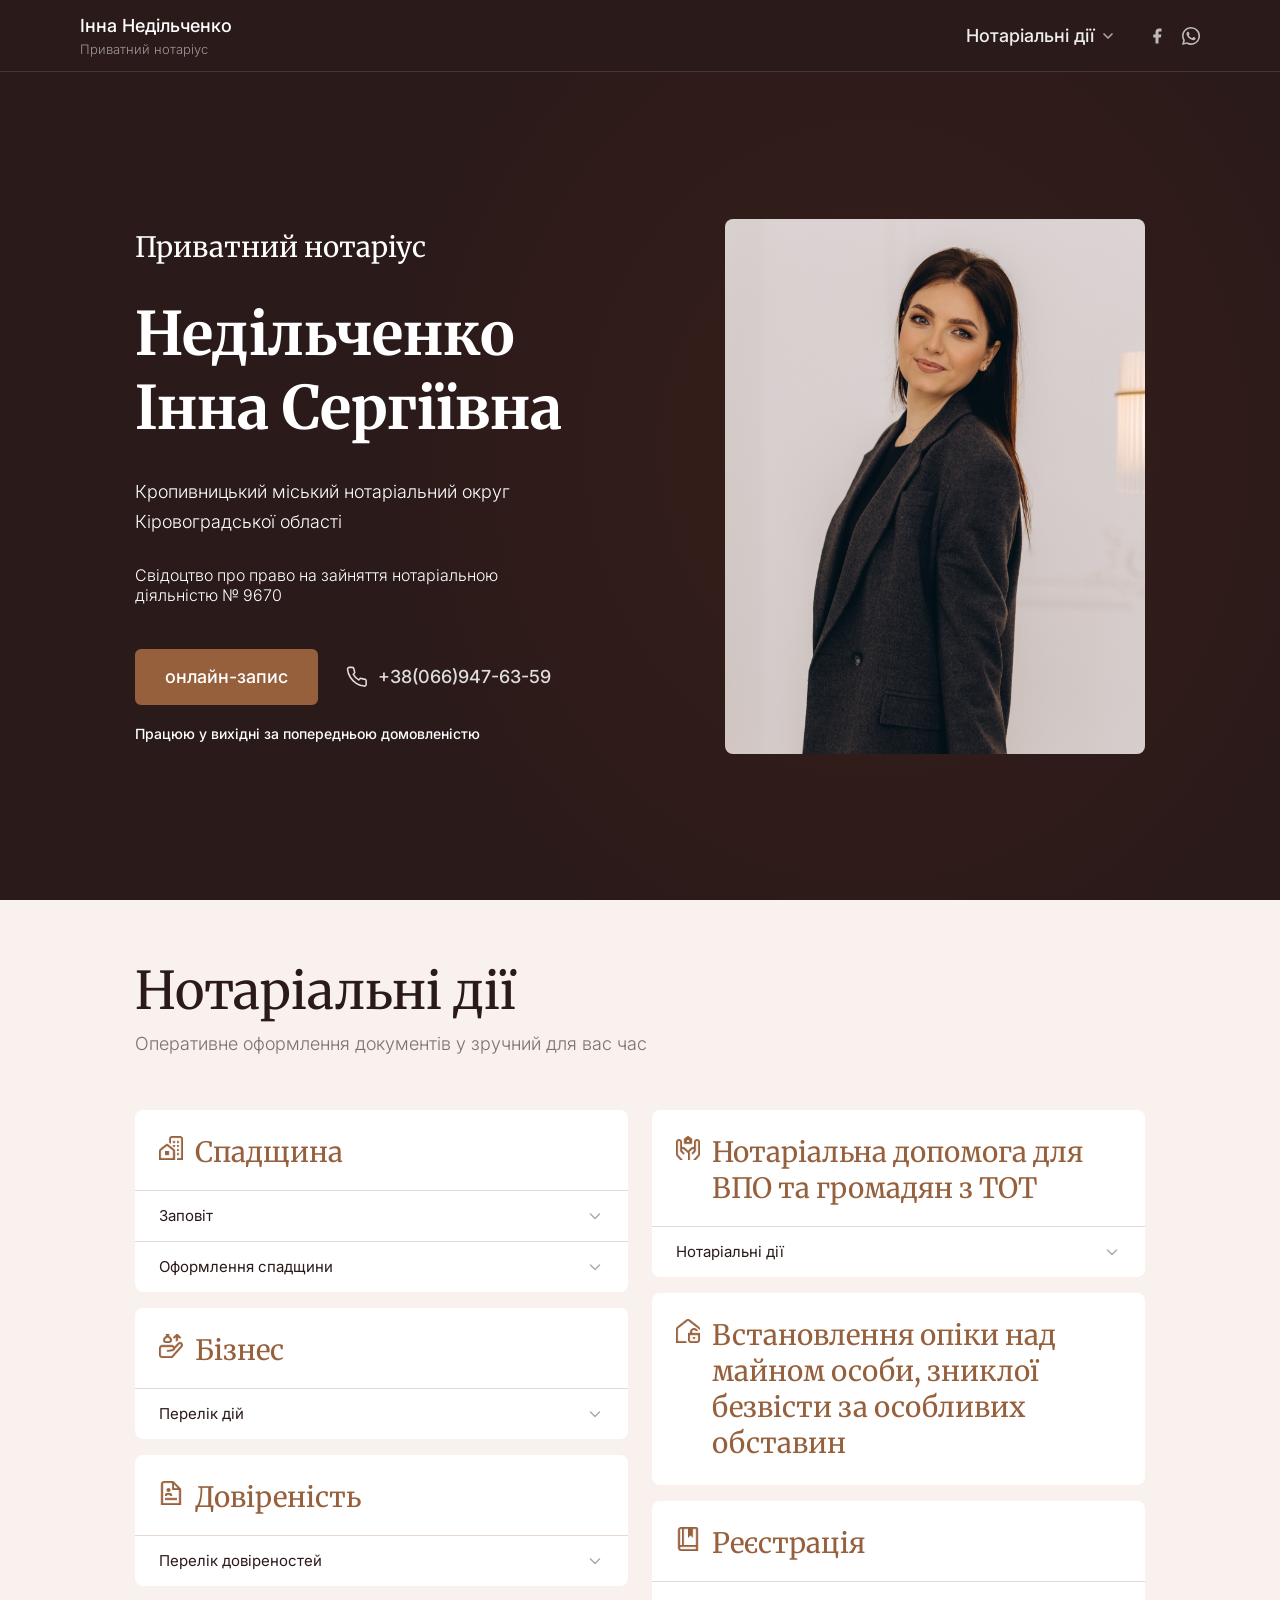
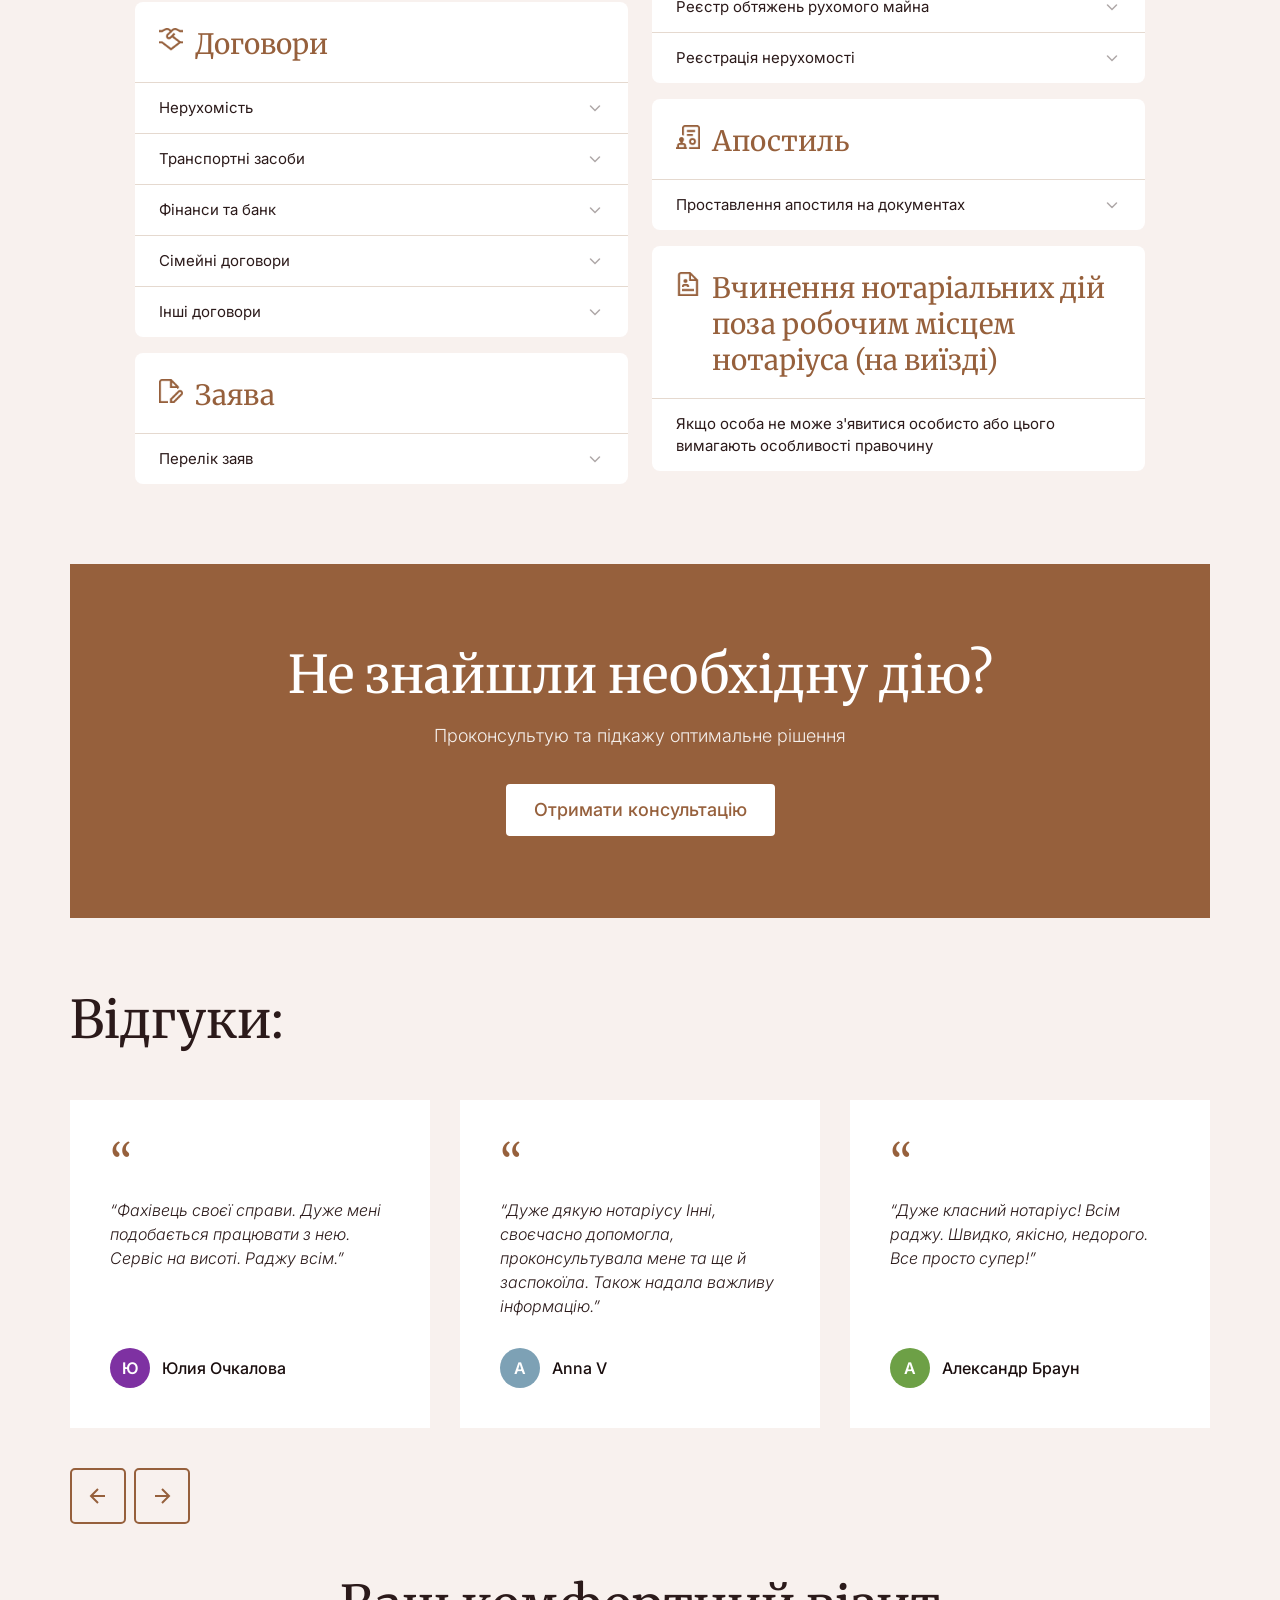
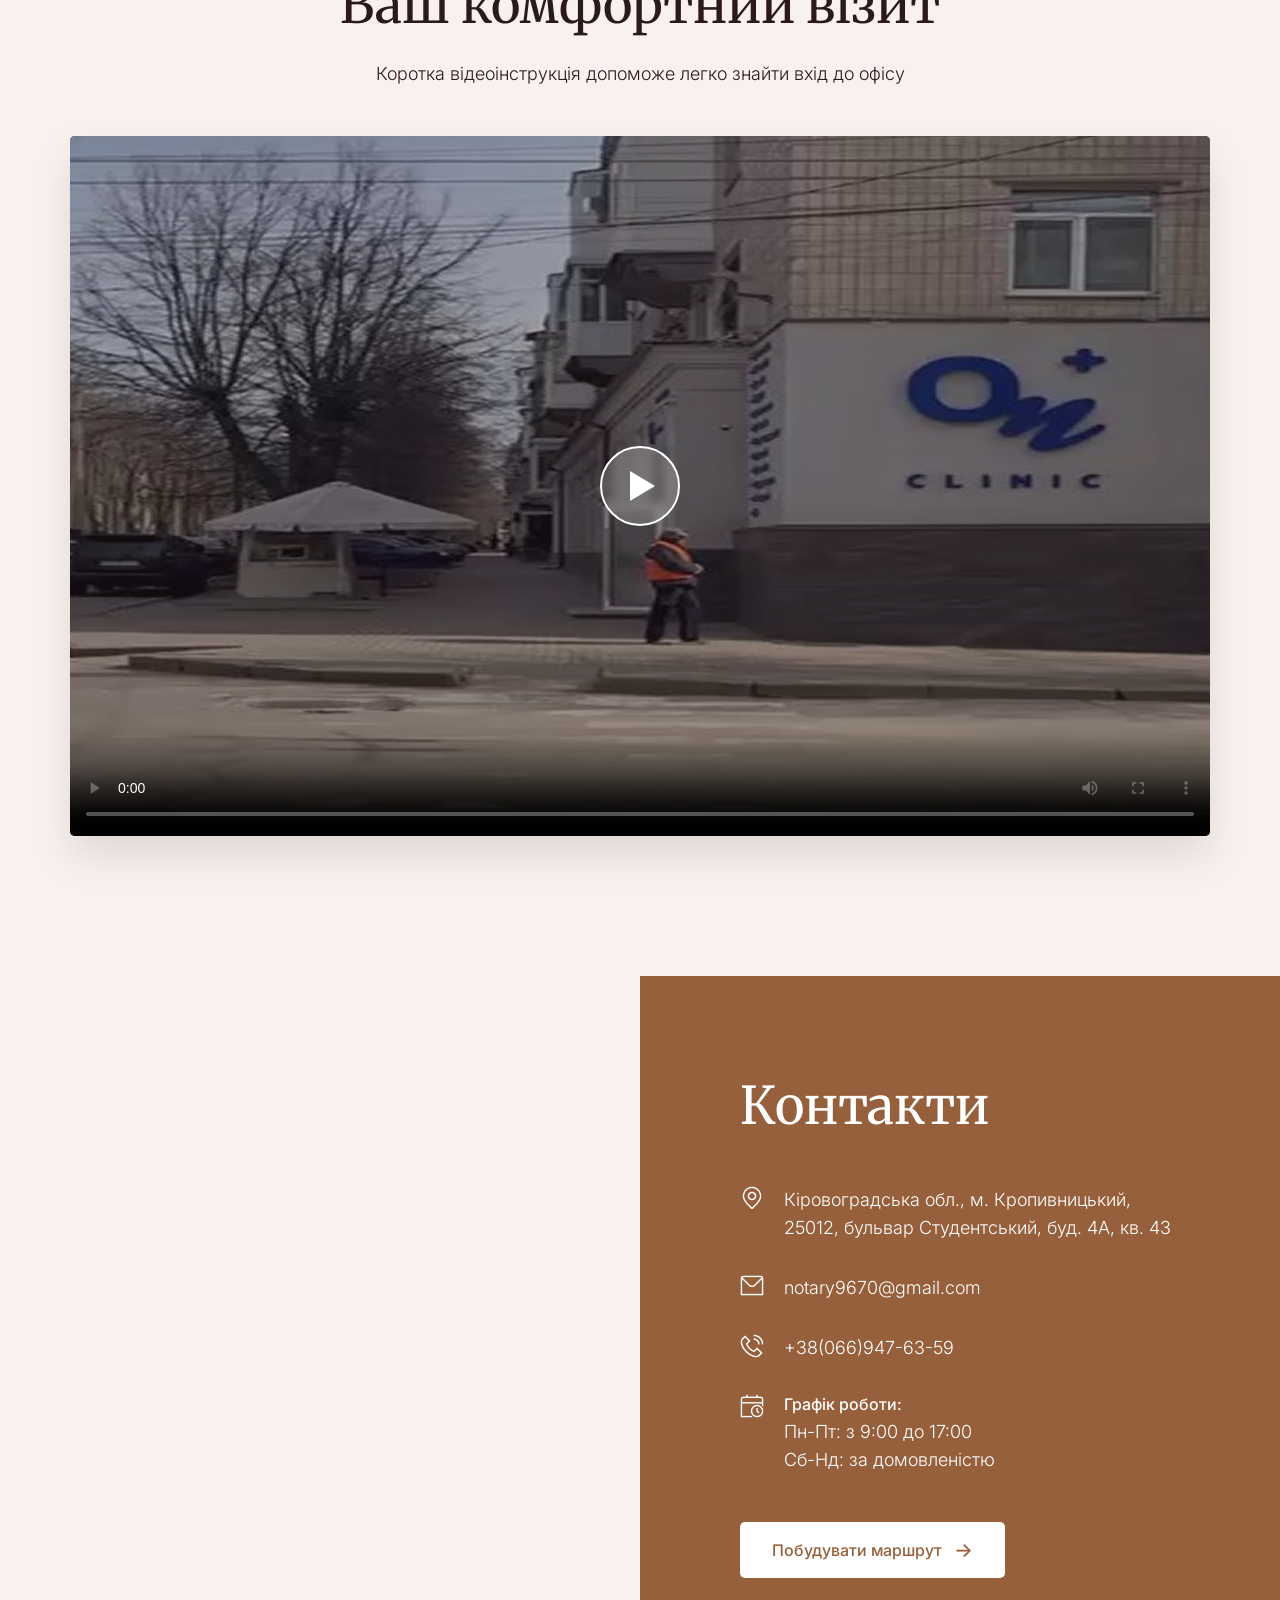
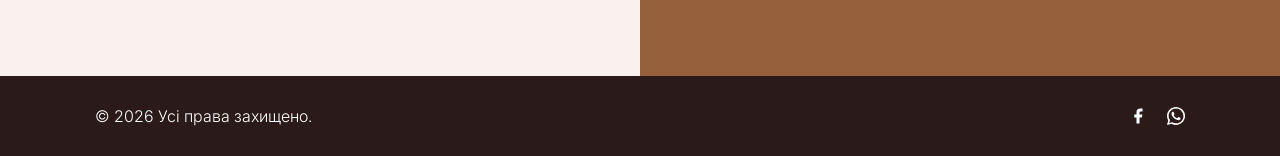
==== index.html @ 5f6e3372 "fix" ====
<!DOCTYPE html>
<html lang="uk">
<head>
    <meta charset="UTF-8">
    <meta name="viewport" content="width=device-width, initial-scale=1.0">
    <title>Недільченко І. С. — Приватний нотаріус</title>
    <meta name="description" content="Приватний нотаріус у Кропивницькому. Оформлення договорів, спадщини, довіреностей, заяв, завірення документів та допомога для ВПО. Швидко та надійно.">
    <meta name="keywords" content="нотаріус Кропивницький, спадщина, договори, заяви, реєстрація бізнесу, ВПО допомога, оформлення спадщини Кропивницький, договір купівлі продажу нотаріус Кропивницький, завірення документів Кропивницький, довіреність нотаріус Кропивницький, заповіт нотаріус Кропивницький, згода на виїзд дитини Кропивницький, нотаріус поруч Кропивницький, нотаріус центр Кропивницький">
    <link rel="icon" href="img/favicon.png" type="image/png">

    <meta property="og:type" content="website">
    <meta property="og:url" content="https://notary-nedilchenko.com.ua/">
    <meta property="og:title" content="Недільченко І. С. — Приватний нотаріус">
    <meta property="og:description" content="Професійні нотаріальні послуги у Кропивницькому: спадщина, договори, довіреності. Запис за телефоном.">

    <meta property="og:image" content="https://notary-nedilchenko.com.ua/img/preview.JPG">
    <meta property="og:image:width" content="1200">
    <meta property="og:image:height" content="630">

    <meta name="twitter:card" content="summary_large_image">
    <meta name="twitter:title" content="Недільченко І. С. — Приватний нотаріус">
    <meta name="twitter:image" content="https://notary-nedilchenko.com.ua/img/preview.JPG">

    <link rel="preconnect" href="https://fonts.googleapis.com">
    <link rel="preconnect" href="https://fonts.gstatic.com" crossorigin>
    <link href="https://fonts.googleapis.com/css2?family=Inter:wght@300;400;500;600&family=Merriweather:wght@400;700&display=swap" rel="stylesheet">
    <link rel="stylesheet" href="style.css">
</head>
<body>

<!-- HEADER -->
<header class="header" id="header">
    <div class="header__inner">

        <a href="index.html" class="logo">
            <span class="logo__name">Інна Недільченко</span>
            <span class="logo__sub">Приватний нотаріус</span>
        </a>

        <div class="header__right">
            <div class="nav-drop" id="navDrop">
                <button class="nav-drop__btn js-nav-btn" aria-expanded="false" aria-haspopup="true">
                    Нотаріальні дії
                    <svg class="nav-drop__chevron" width="16" height="16" viewBox="0 0 16 16" fill="none" aria-hidden="true">
                        <path d="M4 6L8 10L12 6" stroke="currentColor" stroke-width="1.7" stroke-linecap="round" stroke-linejoin="round"/>
                    </svg>
                </button>
                <ul class="nav-drop__menu" id="navMenu" role="menu">
                    <li><a href="heritage.html" role="menuitem">Спадщина <svg width="14" height="14" viewBox="0 0 16 16" fill="none"><path d="M5 3l6 5-6 5" stroke="currentColor" stroke-width="1.5" stroke-linecap="round" stroke-linejoin="round"/></svg></a></li>
                    <!--                    <li><a href="business.html" role="menuitem">Бізнес <svg width="14" height="14" viewBox="0 0 16 16" fill="none"><path d="M5 3l6 5-6 5" stroke="currentColor" stroke-width="1.5" stroke-linecap="round" stroke-linejoin="round"/></svg></a></li>-->
                    <li><a href="dovirenist.html" role="menuitem">Довіреність <svg width="14" height="14" viewBox="0 0 16 16" fill="none"><path d="M5 3l6 5-6 5" stroke="currentColor" stroke-width="1.5" stroke-linecap="round" stroke-linejoin="round"/></svg></a></li>
                    <li><a href="agreement.html" role="menuitem">Договори <svg width="14" height="14" viewBox="0 0 16 16" fill="none"><path d="M5 3l6 5-6 5" stroke="currentColor" stroke-width="1.5" stroke-linecap="round" stroke-linejoin="round"/></svg></a></li>
                    <li><a href="statement.html" role="menuitem">Заява <svg width="14" height="14" viewBox="0 0 16 16" fill="none"><path d="M5 3l6 5-6 5" stroke="currentColor" stroke-width="1.5" stroke-linecap="round" stroke-linejoin="round"/></svg></a></li>
                    <li><a href="displaced.html" role="menuitem">Нотаріальна допомога для ВПО та громадян з ТОТ <svg width="14" height="14" viewBox="0 0 16 16" fill="none"><path d="M5 3l6 5-6 5" stroke="currentColor" stroke-width="1.5" stroke-linecap="round" stroke-linejoin="round"/></svg></a></li>
                    <li><a href="missing.html" role="menuitem">Опіка над майном особи, зниклої безвісти за особливих обставин <svg width="14" height="14" viewBox="0 0 16 16" fill="none"><path d="M5 3l6 5-6 5" stroke="currentColor" stroke-width="1.5" stroke-linecap="round" stroke-linejoin="round"/></svg></a></li>
                    <li><a href="registration.html" role="menuitem">Реєстрація <svg width="14" height="14" viewBox="0 0 16 16" fill="none"><path d="M5 3l6 5-6 5" stroke="currentColor" stroke-width="1.5" stroke-linecap="round" stroke-linejoin="round"/></svg></a></li>
                    <li><a href="apostille.html" role="menuitem">Апостиль <svg width="14" height="14" viewBox="0 0 16 16" fill="none"><path d="M5 3l6 5-6 5" stroke="currentColor" stroke-width="1.5" stroke-linecap="round" stroke-linejoin="round"/></svg></a></li>
                </ul>
            </div>

            <div class="header__socials">
                <a href="https://www.facebook.com/share/17Hc3R3SxB/?mibextid=wwXIfr" class="soc" aria-label="Facebook" target="_blank">
                    <svg width="18" height="18" viewBox="0 0 24 24" fill="currentColor">
                        <path d="M18 2h-3a5 5 0 0 0-5 5v3H7v4h3v8h4v-8h3l1-4h-4V7a1 1 0 0 1 1-1h3z"/>
                    </svg>
                </a>

                <a href="https://wa.me/380669476359" class="soc" aria-label="WhatsApp" target="_blank">
                    <svg width="18" height="18" viewBox="0 0 24 24" fill="currentColor">
                        <path d="M17.472 14.382c-.297-.149-1.758-.867-2.03-.967-.273-.099-.471-.148-.67.15-.197.297-.767.966-.94 1.164-.173.199-.347.223-.644.075-.297-.15-1.255-.463-2.39-1.475-.883-.788-1.48-1.761-1.653-2.059-.173-.297-.018-.458.13-.606.134-.133.298-.347.446-.52.149-.174.198-.298.298-.497.099-.198.05-.371-.025-.52-.075-.149-.669-1.612-.916-2.207-.242-.579-.487-.5-.669-.51-.173-.008-.371-.01-.57-.01-.198 0-.52.074-.792.372-.272.297-1.04 1.016-1.04 2.479 0 1.462 1.065 2.875 1.213 3.074.149.198 2.096 3.2 5.077 4.487.709.306 1.262.489 1.694.625.712.227 1.36.195 1.871.118.571-.085 1.758-.719 2.006-1.413.248-.694.248-1.289.173-1.413-.074-.124-.272-.198-.57-.347m-5.421 7.403h-.004a9.87 9.87 0 01-5.031-1.378l-.361-.214-3.741.982.998-3.648-.235-.374a9.86 9.86 0 01-1.51-5.26c.001-5.45 4.436-9.884 9.888-9.884 2.64 0 5.122 1.03 6.988 2.898a9.825 9.825 0 012.893 6.994c-.003 5.45-4.437 9.884-9.885 9.884m8.413-18.297A11.815 11.815 0 0012.05 0C5.414 0 .004 5.408 0 12.046c0 2.123.554 4.197 1.604 6.046L0 24l6.105-1.602a11.83 11.83 0 005.94 1.586h.005c6.632 0 12.042-5.411 12.046-12.05a11.813 11.813 0 00-3.644-8.528z"/>
                    </svg>
                </a>
            </div>
        </div>

        <button class="burger js-burger" id="burger" aria-label="Меню" aria-expanded="false">
            <span></span><span></span><span></span>
        </button>
    </div>

    <!-- Mobile nav -->
    <nav class="mob-nav" id="mobNav" aria-hidden="true">
        <ul>
            <li><a href="heritage.html">Спадщина</a></li>
            <!--            <li><a href="business.html">Бізнес</a></li>-->
            <li><a href="dovirenist.html">Довіреність</a></li>
            <li><a href="agreement.html">Договори</a></li>
            <li><a href="statement.html">Заява</a></li>
            <li><a href="displaced.html">Нотаріальна допомога для ВПО та громадян з ТОТ</a></li>
            <li><a href="missing.html">Опіка над майном особи, зниклої безвісти</a></li>
            <li><a href="registration.html">Реєстрація</a></li>
            <li><a href="apostille.html">Апостиль</a></li>
        </ul>
    </nav>
</header>

<!-- HERO -->
<section class="hero" id="hero">
    <div class="hero__inner">
        <div class="hero__text">
            <p class="hero__pre">Приватний нотаріус</p>
            <h1 class="hero__name">Недільченко<br>Інна Сергіївна</h1>
            <p class="hero__cert">Кропивницький міський нотаріальний округ Кіровоградської області</p>
            <p class="hero__cert-2">Свідоцтво про право на зайняття нотаріальною діяльністю № 9670</p>
            <div class="hero__cta">
                <button class="btn-primary js-modal">онлайн-запис</button>
                <a class="hero__tel" href="tel:+380669476359">
                    <svg width="22" height="22" viewBox="0 0 24 24" fill="none" stroke="currentColor" stroke-width="1.7" stroke-linecap="round" stroke-linejoin="round">
                        <path d="M22 16.92v3a2 2 0 0 1-2.18 2 19.79 19.79 0 0 1-8.63-3.07A19.5 19.5 0 0 1 4.73 12.3a19.79 19.79 0 0 1-3.07-8.67A2 2 0 0 1 3.64 1.5h3a2 2 0 0 1 2 1.72 12.84 12.84 0 0 0 .7 2.81 2 2 0 0 1-.45 2.11L7.91 9.1a16 16 0 0 0 6 6l.98-.98a2 2 0 0 1 2.11-.45 12.84 12.84 0 0 0 2.81.7A2 2 0 0 1 22 16.92z"/>
                    </svg>
                    +38(066)947-63-59
                </a>
            </div>
            <p class="hero__cert-3">Працюю у вихідні за попередньою домовленістю</p>
        </div>

        <div class="hero__photo-wrap">
            <img
                    class="hero__photo"
                    src="img/notary.jpg"
                    alt="Недільченко Інна Сергіївна"
                    onerror="this.closest('.hero__photo-wrap').classList.add('no-photo')"
            >
        </div>
    </div>
</section>

<!-- MODAL -->
<div class="modal-bg" id="modalBg" role="dialog" aria-modal="true" aria-labelledby="modalTitle">
    <div class="modal">
        <button class="modal__x js-modal-close" aria-label="Закрити">
            <svg width="20" height="20" viewBox="0 0 24 24" fill="none"><path d="M18 6L6 18M6 6l12 12" stroke="currentColor" stroke-width="2.2" stroke-linecap="round"/></svg>
        </button>
        <h2 class="modal__title" id="modalTitle">Оберіть зручний спосіб зв'язку</h2>
        <p class="modal__hint">Опрацьовую запити згідно з графіком роботи офісу. Дякую за розуміння.</p>

        <a href="tel:+380669476359" class="modal__call">
            <svg width="18" height="18" viewBox="0 0 24 24" fill="none" stroke="currentColor" stroke-width="2" stroke-linecap="round" stroke-linejoin="round"><path d="M22 16.92v3a2 2 0 0 1-2.18 2 19.79 19.79 0 0 1-8.63-3.07A19.5 19.5 0 0 1 4.73 12.3a19.79 19.79 0 0 1-3.07-8.67A2 2 0 0 1 3.64 1.5h3a2 2 0 0 1 2 1.72c.127.96.361 1.903.7 2.81a2 2 0 0 1-.45 2.11L7.91 9.1a16 16 0 0 0 6 6l.98-.98a2 2 0 0 1 2.11-.45c.907.339 1.85.573 2.81.7A2 2 0 0 1 22 16.92z"/></svg>
            Зателефонувати
        </a>

        <p class="modal__write">Написати</p>

        <div class="modal__apps">
            <a href="viber://chat?number=%2B380669476359" aria-label="Viber" class="app-btn">
                <svg viewBox="0 0 48 48" width="52" height="52" fill="none"><rect width="48" height="48" rx="13" fill="#7360F2"/><path d="M33 14.5C30.4 12.3 27 11 24 11C16.8 11 11 16.8 11 24C11 26.4 11.7 28.7 12.9 30.7L11 37L17.5 35.1C19.4 36.2 21.7 36.8 24 36.8C31.2 36.8 37 31 37 23.8C37 20.8 35.6 17.4 33 14.5ZM29.8 26.4C29.5 26.3 27.9 25.5 27.6 25.4C27.3 25.3 27.1 25.2 26.9 25.5C26.7 25.8 26.1 26.5 25.9 26.7C25.7 26.9 25.5 26.9 25.2 26.8C24.9 26.6 23.9 26.3 22.7 25.2C21.7 24.3 21 23.2 20.8 22.9C20.6 22.5 20.8 22.4 20.9 22.2C21.1 22 21.3 21.8 21.5 21.6C21.6 21.4 21.7 21.3 21.8 21.1C21.9 20.9 21.8 20.7 21.7 20.5C21.6 20.3 20.9 18.7 20.6 18C20.3 17.3 20.1 17.4 19.8 17.4H19.2C18.9 17.4 18.6 17.5 18.3 17.8C18 18.1 17.1 19 17.1 20.7C17.1 22.4 18.4 24 18.6 24.2C18.8 24.5 21 27.9 24.4 29.3C25.2 29.7 25.9 29.9 26.4 30C27.2 30.3 27.9 30.2 28.5 30.1C29.1 30 30.4 29.3 30.7 28.6C31 27.9 31 27.3 30.9 27.2C30.8 27 30.6 26.9 30.3 26.8L29.8 26.4Z" fill="white"/></svg>
            </a>
            <a href="https://t.me/+380669476359" target="_blank" rel="noopener" aria-label="Telegram" class="app-btn">
                <svg viewBox="0 0 48 48" width="52" height="52" fill="none"><rect width="48" height="48" rx="13" fill="#29A8E1"/><path d="M34.2 13.8L9.6 23.3C8.7 23.6 8.7 24.8 9.6 25.1L15.9 27.5L18.6 35.2C18.9 36.1 20.1 36.4 20.8 35.7L24.3 32.4L30.9 37.4C31.6 37.9 32.7 37.5 32.9 36.6L37.9 15.2C38.2 14.2 37.1 13.3 36.1 13.7L34.2 13.8ZM17.3 26.5L30.3 18.3L20.2 28.2L19.8 29L17.3 26.5ZM20.4 32.2L19.7 28.1L22.1 30.1L20.4 32.2ZM31.2 34.7L22.9 28.1L33.3 18L31.2 34.7Z" fill="white"/></svg>
            </a>
            <a href="https://wa.me/380669476359" target="_blank" rel="noopener" aria-label="WhatsApp" class="app-btn">
                <svg viewBox="0 0 48 48" width="52" height="52" fill="none"><rect width="48" height="48" rx="13" fill="#25D366"/><path d="M34.2 13.7C31.5 11 28 9.5 24.2 9.5C16.4 9.5 10.1 15.8 10.1 23.6C10.1 26.1 10.7 28.5 12 30.6L10 37.9L17.5 35.9C19.5 37 21.8 37.6 24.1 37.6H24.2C32 37.6 38.3 31.3 38.3 23.5C38.3 19.8 36.8 16.3 34.2 13.7ZM24.2 35.2H24.1C22 35.2 20 34.7 18.2 33.6L17.8 33.4L13.3 34.6L14.5 30.3L14.3 29.9C13 27.9 12.3 25.6 12.3 23.3C12.3 16.8 17.6 11.5 24.1 11.5C27.3 11.5 30.2 12.7 32.5 15C34.8 17.3 36 20.2 36 23.4C36 29.9 30.7 35.2 24.2 35.2ZM30.7 27.7C30.3 27.5 28.5 26.6 28.2 26.5C27.9 26.4 27.7 26.3 27.5 26.6C27.3 26.9 26.7 27.6 26.5 27.8C26.3 28 26.1 28.1 25.8 27.9C25.5 27.8 24.5 27.4 23.3 26.4C22.4 25.6 21.8 24.6 21.6 24.2C21.4 23.9 21.6 23.7 21.7 23.6C21.9 23.4 22 23.2 22.2 23.1C22.4 22.9 22.4 22.8 22.5 22.6C22.6 22.4 22.6 22.2 22.5 22.1C22.4 22 21.7 20.3 21.4 19.6C21.1 18.9 20.9 19 20.7 19H20.1C19.9 19 19.6 19.1 19.3 19.4C19 19.7 18.2 20.5 18.2 22.1C18.2 23.7 19.4 25.2 19.5 25.4C19.7 25.6 21.8 28.8 25.1 30.2C25.9 30.5 26.5 30.7 27 30.9C27.7 31.1 28.4 31.1 28.9 31C29.5 30.9 30.7 30.2 30.9 29.6C31.2 29 31.2 28.4 31.1 28.3C31 28.2 30.8 28.1 30.7 27.7Z" fill="white"/></svg>
            </a>
        </div>
    </div>
</div>

<!-- ═══════════ SERVICES SECTION ═══════════ -->
<section class="srv" id="services">
    <div class="srv__wrap">

        <div class="srv__top">
            <h2 class="srv__title">Нотаріальні дії</h2>
            <p class="srv__desc">Оперативне оформлення документів у зручний для вас час</p>
        </div>

        <div class="srv__grid">

            <div class="srv__col">

                <div class="sc" data-sc>
                    <div class="sc__top">
                        <div class="sc__hd">
                            <span class="sc__ico">
                               <img src="img/sc__ico-9.png">
                            </span>
                            <h3 class="sc__name">Спадщина</h3>
                        </div>
                    </div>
                    <div class="sc__rows">
                        <button class="sc__row sc__row--btn js-scrow" aria-expanded="false">
                            <span class="sc__row-txt">Заповіт</span>
                            <svg class="sc__arr" width="18" height="18" viewBox="0 0 18 18" fill="none"><path d="M4.5 7L9 11.5L13.5 7" stroke="currentColor" stroke-width="1.5" stroke-linecap="round"/></svg>
                        </button>
                        <div class="sc__sub">
                            <ul class="sc__list">
                                <li>Заповіт на все майно / на окремих спадкоємців</li>
                                <li>Заповіт з умовою</li>
                                <li>Скасування заповіту</li>
                            </ul>
                        </div>

                        <button class="sc__row sc__row--btn js-scrow" aria-expanded="false">
                            <span class="sc__row-txt">Оформлення спадщини</span>
                            <svg class="sc__arr" width="18" height="18" viewBox="0 0 18 18" fill="none"><path d="M4.5 7L9 11.5L13.5 7" stroke="currentColor" stroke-width="1.5" stroke-linecap="round"/></svg>
                        </button>
                        <div class="sc__sub">
                            <ul class="sc__list">
                                <li>Заведення спадкової справи</li>
                                <li>Видача свідоцтв про право на спадщину</li>
                            </ul>
                        </div>
                    </div>
                </div>

                <div class="sc" data-sc>
                    <div class="sc__top">
                        <div class="sc__hd">
                            <span class="sc__ico">
                                <img src="img/sc__ico-2.png">
                            </span>
                            <h3 class="sc__name">Бізнес</h3>
                        </div>
                    </div>
                    <div class="sc__rows">
                        <button class="sc__row sc__row--btn js-scrow" aria-expanded="false">
                            <span class="sc__row-txt">Перелік дій</span>
                            <svg class="sc__arr" width="18" height="18" viewBox="0 0 18 18" fill="none"><path d="M4.5 7L9 11.5L13.5 7" stroke="currentColor" stroke-width="1.5" stroke-linecap="round" stroke-linejoin="round"/></svg>
                        </button>
                        <div class="sc__sub">
                            <ul class="sc__list">
                                <li>реєстрація, зміни, припинення ФОП</li>
                                <li>реєстрація, зміни, припинення ТОВ, ПП, ФГ та інших організаційно-правових форм юридичних осіб</li>
                                <li>внесення/підтвердження інформації про кінцевих бенефіціарних власників юридичних осіб</li>
                                <li>надання витягу з ЄДР</li>
                                <li>повний юридичний супровід, складання проєктів документів</li>
                                <li>призначення управителя бізнесу</li>
                            </ul>
                        </div>
                    </div>

                </div>

                <div class="sc" data-sc>
                    <div class="sc__top">
                        <div class="sc__hd">
                            <span class="sc__ico">
                                <img src="img/sc__ico-3.png">
                            </span>
                            <h3 class="sc__name">Довіреність</h3>
                        </div>
                    </div>
                    <div class="sc__rows">
                        <button class="sc__row sc__row--btn js-scrow" aria-expanded="false">
                            <span class="sc__row-txt">Перелік довіреностей</span>
                            <svg class="sc__arr" width="18" height="18" viewBox="0 0 18 18" fill="none"><path d="M4.5 7L9 11.5L13.5 7" stroke="currentColor" stroke-width="1.5" stroke-linecap="round" stroke-linejoin="round"/></svg>
                        </button>
                        <div class="sc__sub">
                            <ul class="sc__list">
                                <li>“Генеральні” довіреності</li>
                                <li>На представництво інтересів в органах держвлади, підприємствах, установах</li>
                                <li>На представництво інтересів і захист прав у судах</li>
                                <li>На використання і розпорядження транспортним засобом</li>
                                <li>На оформлення прав на спадщину</li>
                                <li>На управління та розпорядження нерухомим/рухомим майном</li>
                                <li>На представництво інтересів ФОП або засновників юросіб</li>
                                <li>На проведення реєстраційних дій</li>
                                <li>На користування і розпорядження банківськими рахунками/скриньками</li>
                            </ul>
                        </div>
                    </div>
                </div>

                <div class="sc" data-sc>
                    <div class="sc__top">
                        <div class="sc__hd">
                            <span class="sc__ico">
                                <img src="img/sc__ico--4.png">
                            </span>
                            <h3 class="sc__name">Договори</h3>
                        </div>
                    </div>
                    <div class="sc__rows">
                        <button class="sc__row sc__row--btn js-scrow" aria-expanded="false">
                            <span class="sc__row-txt">Нерухомість</span>
                            <svg class="sc__arr" width="18" height="18" viewBox="0 0 18 18" fill="none"><path d="M4.5 7L9 11.5L13.5 7" stroke="currentColor" stroke-width="1.5" stroke-linecap="round"/></svg>
                        </button>
                        <div class="sc__sub">
                            <ul class="sc__list">
                                <li>Договір купівлі-продажу, дарування, обмін нерухомості</li>
                                <li>Договір оренди нерухомості</li>
                                <li>Попередній договір (про наміри)</li>
                            </ul>
                        </div>
                        <button class="sc__row sc__row--btn js-scrow" aria-expanded="false">
                            <span class="sc__row-txt">Транспортні засоби</span>
                            <svg class="sc__arr" width="18" height="18" viewBox="0 0 18 18" fill="none"><path d="M4.5 7L9 11.5L13.5 7" stroke="currentColor" stroke-width="1.5" stroke-linecap="round"/></svg>
                        </button>
                        <div class="sc__sub">
                            <ul class="sc__list">
                                <li>Договір оренди, позички ТЗ</li>
                                <li>Договір купівлі-продажу ТЗ</li>
                            </ul>
                        </div>
                        <button class="sc__row sc__row--btn js-scrow" aria-expanded="false">
                            <span class="sc__row-txt">Фінанси та банк</span>
                            <svg class="sc__arr" width="18" height="18" viewBox="0 0 18 18" fill="none"><path d="M4.5 7L9 11.5L13.5 7" stroke="currentColor" stroke-width="1.5" stroke-linecap="round"/></svg>
                        </button>
                        <div class="sc__sub">
                            <ul class="sc__list">
                                <li>Договір іпотеки, застави</li>
                                <li>Договір позики, поруки</li>
                            </ul>
                        </div>
                        <button class="sc__row sc__row--btn js-scrow" aria-expanded="false">
                            <span class="sc__row-txt">Сімейні договори</span>
                            <svg class="sc__arr" width="18" height="18" viewBox="0 0 18 18" fill="none"><path d="M4.5 7L9 11.5L13.5 7" stroke="currentColor" stroke-width="1.5" stroke-linecap="round"/></svg>
                        </button>
                        <div class="sc__sub">
                            <ul class="sc__list">
                                <li>Шлюбний договір</li>
                                <li>Договір про поділ спільного майна подружжя</li>
                                <li>Свідоцтво про право власності на частку в майні подружжя</li>
                                <li>Договір про сплату аліментів</li>
                                <li>Договір про здійснення батьківських прав та обов'язків</li>
                            </ul>
                        </div>
                        <button class="sc__row sc__row--btn js-scrow" aria-expanded="false">
                            <span class="sc__row-txt">Інші договори</span>
                            <svg class="sc__arr" width="18" height="18" viewBox="0 0 18 18" fill="none"><path d="M4.5 7L9 11.5L13.5 7" stroke="currentColor" stroke-width="1.5" stroke-linecap="round"/></svg>
                        </button>
                        <div class="sc__sub">
                            <ul class="sc__list">
                                <li>Спадковий договір</li>
                                <li>Договір довічного утримання (догляду)</li>
                                <li>Договір емфітевзису</li>
                                <li>Договір про встановлення користування (сервітуту)</li>
                            </ul>
                        </div>
                    </div>
                </div>

                <div class="sc" data-sc>
                    <div class="sc__top">
                        <div class="sc__hd">
                            <span class="sc__ico">
                                <img src="img/sc__ico-5.png">
                            </span>
                            <h3 class="sc__name">Заява</h3>
                        </div>
                    </div>
                    <div class="sc__rows">
                        <button class="sc__row sc__row--btn js-scrow" aria-expanded="false">
                            <span class="sc__row-txt">Перелік заяв</span>
                            <svg class="sc__arr" width="18" height="18" viewBox="0 0 18 18" fill="none"><path d="M4.5 7L9 11.5L13.5 7" stroke="currentColor" stroke-width="1.5" stroke-linecap="round"/></svg>
                        </button>
                        <div class="sc__sub">
                            <ul class="sc__list">
                                <li>Заява на тимчасовий виїзд дитини за кордон</li>
                                <li>Заява про відсутність шлюбу на території України</li>
                                <li>Заява про фінансування поїздки за кордон</li>
                                <li>Запрошення іноземного громадянина в Україну</li>
                                <li>Згода подружжя на продаж/купівлю нерухомості</li>
                                <li>Дозвіл на реєстрацію місця проживання інших осіб</li>
                                <li>Заява про прийняття/відмову від прийняття спадщини</li>
                            </ul>
                        </div>
                    </div>
                </div>

            </div><div class="srv__col">

            <div class="sc" data-sc>
                <div class="sc__top">
                    <div class="sc__hd">
            <span class="sc__ico">
               <img src="img/sc__ico-6.png">
            </span>
                        <h3 class="sc__name">Нотаріальна допомога для<br>ВПО та громадян з ТОТ</h3>
                    </div>
                </div>
                <div class="sc__rows">
                    <button class="sc__row sc__row--btn js-scrow" aria-expanded="false">
                        <span class="sc__row-txt">Нотаріальні дії</span>
                        <svg class="sc__arr" width="18" height="18" viewBox="0 0 18 18" fill="none"><path d="M4.5 7L9 11.5L13.5 7" stroke="currentColor" stroke-width="1.5" stroke-linecap="round" stroke-linejoin="round"/></svg>
                    </button>
                    <div class="sc__sub">
                        <ul class="sc__list">
                            <li>Оформлення спадщини</li>
                            <li>Купівля житла за житловим сертифікатом</li>
                            <li>Купівля житла за житловим ваучером</li>
                            <li>Консультації щодо подання заяв до Реєстру збитків для України</li>
                            <li>Припинення права власності на знищений об’єкт нерухомого майна</li>
                        </ul>
                    </div>
                </div>
            </div>

            <div class="sc sc--static">
                <div class="sc__top">
                    <div class="sc__hd">
                            <span class="sc__ico">
                                <img src="img/sc__ico-7.png">
                            </span>
                        <h3 class="sc__name">Встановлення опіки над майном особи, зниклої безвісти за особливих обставин</h3>
                    </div>
                </div>
            </div>

            <div class="sc" data-sc>
                <div class="sc__top">
                    <div class="sc__hd">
                            <span class="sc__ico">
                               <img src="img/sc__ico-8.png">
                            </span>
                        <h3 class="sc__name">Реєстрація</h3>
                    </div>
                </div>
                <div class="sc__rows">
                    <!--                    <button class="sc__row sc__row&#45;&#45;btn js-scrow" aria-expanded="false">-->
                    <!--                        <span class="sc__row-txt">Реєстрація бізнесу</span>-->
                    <!--                        <svg class="sc__arr" width="18" height="18" viewBox="0 0 18 18" fill="none"><path d="M4.5 7L9 11.5L13.5 7" stroke="currentColor" stroke-width="1.5" stroke-linecap="round"/></svg>-->
                    <!--                    </button>-->
                    <!--                    <div class="sc__sub">-->
                    <!--                        <ul class="sc__list">-->
                    <!--                            <li>Первинна реєстрація, зміна, припинення ФОП та ТОВ</li>-->
                    <!--                            <li>Реєстрація змін ОСББ, корпорацій, комунальних підприємств</li>-->
                    <!--                            <li>Підтвердження інформації про бенефіціарів</li>-->
                    <!--                            <li>Отримання витягу з ЄДРПОУ</li>-->
                    <!--                            <li>Юридичний супровід та підготовка документів</li>-->
                    <!--                        </ul>-->
                    <!--                    </div>-->
                    <button class="sc__row sc__row--btn js-scrow" aria-expanded="false">
                        <span class="sc__row-txt">Реєстр обтяжень рухомого майна</span>
                        <svg class="sc__arr" width="18" height="18" viewBox="0 0 18 18" fill="none"><path d="M4.5 7L9 11.5L13.5 7" stroke="currentColor" stroke-width="1.5" stroke-linecap="round"/></svg>
                    </button>
                    <div class="sc__sub">
                        <ul class="sc__list">
                            <li>Витяг з реєстру</li>
                            <li>Реєстрація та зняття обтяжень</li>
                        </ul>
                    </div>
                    <button class="sc__row sc__row--btn js-scrow" aria-expanded="false">
                        <span class="sc__row-txt">Реєстрація нерухомості</span>
                        <svg class="sc__arr" width="18" height="18" viewBox="0 0 18 18" fill="none"><path d="M4.5 7L9 11.5L13.5 7" stroke="currentColor" stroke-width="1.5" stroke-linecap="round"/></svg>
                    </button>
                    <div class="sc__sub">
                        <ul class="sc__list">
                            <li>Реєстрація нерухомості та речових прав</li>
                            <li>Інформація з реєстру речових прав</li>
                        </ul>
                    </div>
                </div>
            </div>

            <div class="sc" data-sc>
                <div class="sc__top">
                    <div class="sc__hd">
                            <span class="sc__ico">
                               <img src="img/sc__ico-1.png">
                            </span>
                        <h3 class="sc__name">Апостиль</h3>
                    </div>
                </div>
                <div class="sc__rows">
                    <button class="sc__row sc__row--btn js-scrow" aria-expanded="false">
                        <span class="sc__row-txt">Проставлення апостиля на документах</span>
                        <svg class="sc__arr" width="18" height="18" viewBox="0 0 18 18" fill="none"><path d="M4.5 7L9 11.5L13.5 7" stroke="currentColor" stroke-width="1.5" stroke-linecap="round" stroke-linejoin="round"/></svg>
                    </button>
                    <div class="sc__sub">
                        <ul class="sc__list">
                            <li>На документах, що виходять від органів судової влади України</li>
                            <li>На документах, що виходять від органів юстиції</li>
                            <li>На документах, оформлених державними та приватними нотаріусами</li>
                        </ul>
                    </div>
                </div>
            </div>


            <div class="sc" data-sc>
                <div class="sc__top">
                    <div class="sc__hd">
                            <span class="sc__ico">
                                <img src="img/sc__ico-3.png">
                            </span>
                        <h3 class="sc__name">Вчинення нотаріальних дій поза робочим місцем нотаріуса (на виїзді)</h3>
                    </div>
                </div>
                <div class="sc__rows">
                    <button class="sc__row sc__row--btn js-scrow" aria-expanded="false">
                        <span class="sc__row-txt">Якщо особа не може з'явитися особисто або цього вимагають особливості правочину</span>
                    </button>
                </div>
            </div>


        </div>
        </div>
    </div>
</section>

<section class="help">
    <div class="help__wrap">
        <div class="help__card">
            <h2 class="help__title">Не знайшли необхідну дію?</h2>
            <p class="help__desc">Проконсультую та підкажу оптимальне рішення</p>
            <button class="btn-primary js-modal help__btn">Отримати консультацію</button>
        </div>
    </div>
</section>


<section class="reviews">
    <div class="reviews__wrap">
        <h2 class="reviews__title">Відгуки:</h2>

        <div class="swiper reviews__slider">
            <div class="swiper-wrapper">

                <div class="swiper-slide">
                    <div class="review-card">
                        <span class="review-card__quote">“</span>
                        <p class="review-card__text">“Фахівець своєї справи. Дуже мені подобається працювати з нею. Сервіс на висоті. Раджу всім.”</p>
                        <div class="review-card__user">
                            <div class="review-card__avatar review-card__avatar--purple">Ю</div>
                            <span class="review-card__name">Юлия Очкалова</span>
                        </div>
                    </div>
                </div>

                <div class="swiper-slide">
                    <div class="review-card">
                        <span class="review-card__quote">“</span>
                        <p class="review-card__text">“Дуже дякую нотаріусу Інні, своєчасно допомогла, проконсультувала мене та ще й заспокоїла. Також надала важливу інформацію.”</p>
                        <div class="review-card__user">
                            <div class="review-card__avatar review-card__avatar--blue">A</div>
                            <span class="review-card__name">Anna V</span>
                        </div>
                    </div>
                </div>

                <div class="swiper-slide">
                    <div class="review-card">
                        <span class="review-card__quote">“</span>
                        <p class="review-card__text">“Дуже класний нотаріус! Всім раджу. Швидко, якісно, недорого. Все просто супер!”</p>
                        <div class="review-card__user">
                            <div class="review-card__avatar review-card__avatar--green">А</div>
                            <span class="review-card__name">Александр Браун</span>
                        </div>
                    </div>
                </div>

                <div class="swiper-slide">
                    <div class="review-card">
                        <span class="review-card__quote">“</span>
                        <p class="review-card__text">“Гарний спеціаліст своєї справи. Дякуємо за оперативне оформлення наших документів.”</p>
                        <div class="review-card__user">
                            <div class="review-card__avatar review-card__avatar--orange">Н</div>
                            <span class="review-card__name">Наталия Декусар</span>
                        </div>
                    </div>
                </div>

                <div class="swiper-slide">
                    <div class="review-card">
                        <span class="review-card__quote">“</span>
                        <p class="review-card__text">“Справжній професіонал своєї справи.”</p>
                        <div class="review-card__user">
                            <div class="review-card__avatar review-card__avatar--teal">П</div>
                            <span class="review-card__name">Правова свідомість</span>
                        </div>
                    </div>
                </div>

            </div>
        </div>

        <div class="reviews__nav">
            <button class="reviews__btn reviews__btn--prev">
                <svg width="24" height="24" viewBox="0 0 24 24" fill="none" stroke="currentColor" stroke-width="2"><path d="M19 12H5M12 19l-7-7 7-7"/></svg>
            </button>
            <button class="reviews__btn reviews__btn--next">
                <svg width="24" height="24" viewBox="0 0 24 24" fill="none" stroke="currentColor" stroke-width="2"><path d="M5 12h14M12 5l7 7-7 7"/></svg>
            </button>
        </div>
    </div>
</section>


<section class="visit">
    <div class="visit__wrap">
        <h2 class="visit__title">Ваш комфортний візит</h2>
        <p class="visit__subtitle">
            Коротка відеоінструкція допоможе легко знайти вхід до офісу
        </p>

        <div class="visit__video-container">
            <video
                    class="visit__video"
                    controls
                    preload="metadata"
                    poster="img/video-poster.jpg"
            >
                <source src="video/office-guide.mp4" type="video/mp4">
                Ваш браузер не підтримує відео.
            </video>
            <button class="visit__play-btn" aria-label="Відтворити відео"></button>
        </div>
    </div>
</section>


<section class="contacts" id="contacts">
    <div class="contacts__row">
        <div class="contacts__map-side">
            <iframe
                    src="https://www.google.com/maps?q=Кіровоградська+обл.,+м.+Кропивницький,+бульвар+Студентський+4А&output=embed"
                    width="100%"
                    height="100%"
                    style="border:0;"
                    allowfullscreen=""
                    loading="lazy">
            </iframe>
        </div>

        <div class="contacts__info-side">
            <h2 class="contacts__title">Контакти</h2>

            <ul class="contacts__list">
                <li class="contacts__item">
                    <div class="contacts__icon-box">
                        <img src="img/contacts__icon-1.png" alt="Адреса">
                    </div>
                    <p class="contacts__text">
                        Кіровоградська обл., м. Кропивницький, 25012, бульвар Студентський, буд. 4А, кв. 43
                    </p>
                </li>

                <li class="contacts__item">
                    <div class="contacts__icon-box">
                        <img src="img/contacts__icon-2.png" alt="Email">
                    </div>
                    <a href="mailto:notary9670@gmail.com" class="contacts__link">notary9670@gmail.com</a>
                </li>

                <li class="contacts__item">
                    <div class="contacts__icon-box">
                        <img src="img/contacts__icon-3.png" alt="Телефон">
                    </div>
                    <a href="tel:+380669476359" class="contacts__link">+38(066)947-63-59</a>
                </li>

                <li class="contacts__item">
                    <div class="contacts__icon-box">
                        <img src="img/contacts__icon-4.png" alt="Графік">
                    </div>
                    <div class="contacts__schedule">
                        <p class="contacts__label">Графік роботи:</p>
                        <p class="contacts__text">Пн-Пт: з 9:00 до 17:00</p>
                        <p class="contacts__text">Сб-Нд: за домовленістю</p>
                    </div>
                </li>
            </ul>

            <a href="https://www.google.com/maps/dir/?api=1&destination=Кіровоградська+обл.,+м.+Кропивницький,+бульвар+Студентський+4А"
               target="_blank"
               rel="noopener noreferrer"
               class="contacts__btn">
                Побудувати маршрут <span>→</span>
            </a>
        </div>
    </div>
</section>


<footer class="footer">
    <div class="footer__wrap">
        <div class="footer__container">
            <p class="footer__copy">© 2026 Усі права захищено.</p>

            <div class="footer__socials">
                <a href="https://www.facebook.com/share/17Hc3R3SxB/?mibextid=wwXIfr" class="footer__soc" aria-label="Facebook" target="_blank" rel="noopener">
                    <svg width="18" height="18" viewBox="0 0 24 24" fill="currentColor">
                        <path d="M18 2h-3a5 5 0 0 0-5 5v3H7v4h3v8h4v-8h3l1-4h-4V7a1 1 0 0 1 1-1h3z"/>
                    </svg>
                </a>

                <a href="https://wa.me/380669476359" class="footer__soc" aria-label="WhatsApp" target="_blank" rel="noopener">
                    <svg width="18" height="18" viewBox="0 0 24 24" fill="currentColor">
                        <path d="M17.472 14.382c-.297-.149-1.758-.867-2.03-.967-.273-.099-.471-.148-.67.15-.197.297-.767.966-.94 1.164-.173.199-.347.223-.644.075-.297-.15-1.255-.463-2.39-1.475-.883-.788-1.48-1.761-1.653-2.059-.173-.297-.018-.458.13-.606.134-.133.298-.347.446-.52.149-.174.198-.298.298-.497.099-.198.05-.371-.025-.52-.075-.149-.669-1.612-.916-2.207-.242-.579-.487-.5-.669-.51-.173-.008-.371-.01-.57-.01-.198 0-.52.074-.792.372-.272.297-1.04 1.016-1.04 2.479 0 1.462 1.065 2.875 1.213 3.074.149.198 2.096 3.2 5.077 4.487.709.306 1.262.489 1.694.625.712.227 1.36.195 1.871.118.571-.085 1.758-.719 2.006-1.413.248-.694.248-1.289.173-1.413-.074-.124-.272-.198-.57-.347m-5.421 7.403h-.004a9.87 9.87 0 01-5.031-1.378l-.361-.214-3.741.982.998-3.648-.235-.374a9.86 9.86 0 01-1.51-5.26c.001-5.45 4.436-9.884 9.888-9.884 2.64 0 5.122 1.03 6.988 2.898a9.825 9.825 0 012.893 6.994c-.003 5.45-4.437 9.884-9.885 9.884m8.413-18.297A11.815 11.815 0 0012.05 0C5.414 0 .004 5.408 0 12.046c0 2.123.554 4.197 1.604 6.046L0 24l6.105-1.602a11.83 11.83 0 005.94 1.586h.005c6.632 0 12.042-5.411 12.046-12.05a11.813 11.813 0 00-3.644-8.528z"/>
                    </svg>
                </a>
            </div>
        </div>
    </div>
</footer>


<script src="https://cdn.jsdelivr.net/npm/swiper@11/swiper-bundle.min.js"></script>
<script src="main.js"></script>
</body>
</html>
---- style.css ----
@charset "UTF-8";
*, *::before, *::after {
  box-sizing: border-box;
  margin: 0;
  padding: 0; }

html {
  font-size: 16px;
  scroll-behavior: smooth; }

body {
  font-family: 'Inter', sans-serif;
  background: #F8F1EE;
  color: #1A0E0E;
  -webkit-font-smoothing: antialiased;
  overflow-x: hidden; }

img {
  display: block;
  max-width: 100%; }

a {
  text-decoration: none;
  color: inherit; }

ul {
  list-style: none; }

button {
  font-family: inherit;
  cursor: pointer;
  border: none;
  background: none; }

.header {
  position: fixed;
  top: 0;
  left: 0;
  right: 0;
  z-index: 200;
  height: 72px;
  background: #2B1A1A; }
  .header::after {
    content: '';
    position: absolute;
    bottom: 0;
    left: 0;
    right: 0;
    height: 1px;
    background: rgba(255, 255, 255, 0.12); }
  .header__inner {
    margin: 0 auto;
    padding: 0 80px;
    height: 100%;
    display: flex;
    align-items: center;
    justify-content: space-between;
    gap: 24px; }
  .header__right {
    display: flex;
    align-items: center;
    gap: 32px; }
  .header__socials {
    display: flex;
    align-items: center;
    gap: 16px; }

.logo {
  display: flex;
  flex-direction: column;
  gap: 2px;
  line-height: 1; }
  .logo__name {
    font-family: 'Inter', sans-serif;
    font-weight: 500;
    font-size: 18px;
    line-height: 24px;
    color: #FFFFFF;
    letter-spacing: 0; }
  .logo__sub {
    font-family: 'Inter', sans-serif;
    font-weight: 300;
    font-size: 13px;
    line-height: 18px;
    color: rgba(255, 255, 255, 0.55); }

.soc {
  display: flex;
  align-items: center;
  color: rgba(255, 255, 255, 0.7);
  transition: color .18s; }
  .soc:hover {
    color: #FFFFFF; }

.burger {
  display: none;
  flex-direction: column;
  gap: 5px;
  padding: 6px 4px; }
  .burger span {
    display: block;
    width: 24px;
    height: 2px;
    background: #FFFFFF;
    border-radius: 2px;
    transition: transform .24s, opacity .24s; }
  .burger.open span:nth-child(1) {
    transform: translateY(7px) rotate(45deg); }
  .burger.open span:nth-child(2) {
    opacity: 0; }
  .burger.open span:nth-child(3) {
    transform: translateY(-7px) rotate(-45deg); }

.nav-drop {
  position: relative; }
  .nav-drop__btn {
    display: flex;
    align-items: center;
    gap: 6px;
    font-family: 'Inter', sans-serif;
    font-weight: 500;
    font-size: 18px;
    line-height: 24px;
    color: rgba(255, 255, 255, 0.92);
    padding: 6px 0;
    transition: color .18s; }
    .nav-drop__btn:hover {
      color: #FFFFFF; }
    .nav-drop__btn[aria-expanded="true"] .nav-drop__chevron {
      transform: rotate(180deg); }
  .nav-drop__chevron {
    flex-shrink: 0;
    transition: transform .24s ease;
    color: rgba(255, 255, 255, 0.6); }
  .nav-drop__menu {
    position: absolute;
    top: calc(100% + 16px);
    right: 0;
    min-width: 360px;
    background: #FFFFFF;
    border-radius: 12px;
    box-shadow: 0 16px 56px rgba(0, 0, 0, 0.18), 0 2px 8px rgba(0, 0, 0, 0.08);
    padding: 6px 0;
    opacity: 0;
    pointer-events: none;
    transform: translateY(-8px);
    transition: opacity .22s ease, transform .22s ease;
    z-index: 300; }
    .nav-drop__menu.open {
      opacity: 1;
      pointer-events: auto;
      transform: translateY(0); }
    .nav-drop__menu li.active a {
      color: #96603C;
      background: rgba(150, 96, 60, 0.06); }
    .nav-drop__menu li a {
      display: flex;
      align-items: center;
      justify-content: space-between;
      gap: 12px;
      padding: 13px 20px;
      font-family: 'Inter', sans-serif;
      font-weight: 400;
      font-size: 15px;
      line-height: 22px;
      color: #2B1A1A;
      border-bottom: 1px solid #F0E8E2;
      transition: background .15s, color .15s; }
      .nav-drop__menu li a svg {
        flex-shrink: 0;
        color: #B08060;
        opacity: 0.7; }
      .nav-drop__menu li a:hover {
        background: #F8F1EE;
        color: #96603C; }
    .nav-drop__menu li:last-child a {
      border-bottom: none; }

.mob-nav {
  background: #1e1212;
  max-height: 0;
  overflow: hidden;
  transition: max-height .32s ease; }
  .mob-nav.open {
    max-height: 600px; }
  .mob-nav ul {
    padding: 8px 0 16px;
    max-width: 1170px;
    margin: 0 auto;
    padding-left: 80px;
    padding-right: 80px; }
  .mob-nav li a {
    display: block;
    padding: 12px 0;
    font-family: 'Inter', sans-serif;
    font-size: 16px;
    font-weight: 400;
    color: rgba(255, 255, 255, 0.82);
    border-bottom: 1px solid rgba(255, 255, 255, 0.12);
    transition: color .15s; }
    .mob-nav li a:hover {
      color: #FFFFFF; }

.hero {
  background: #2B1A1A;
  padding-top: 72px;
  min-height: 100vh;
  display: flex;
  align-items: center;
  position: relative;
  overflow: hidden; }
  .hero::before {
    content: '';
    position: absolute;
    inset: 0;
    background: radial-gradient(ellipse 55% 90% at 68% 50%, rgba(92, 46, 20, 0.22) 0%, transparent 70%);
    pointer-events: none; }
  .hero__inner {
    position: relative;
    z-index: 1;
    max-width: 1170px;
    margin: 0 auto;
    padding: 60px 80px 60px;
    width: 100%;
    display: grid;
    grid-template-columns: 1fr auto;
    align-items: center;
    gap: 48px; }
  .hero__text {
    display: flex;
    flex-direction: column;
    gap: 0; }
  .hero__pre {
    font-family: 'Merriweather', serif;
    font-weight: 400;
    font-size: 28px;
    line-height: 36px;
    color: #FFFFFF;
    margin-bottom: 32px; }
  .hero__name {
    font-family: 'Merriweather', serif;
    font-weight: 700;
    font-size: 60px;
    line-height: 74px;
    color: #FFFFFF;
    letter-spacing: 0;
    margin-bottom: 32px; }
  .hero__cert {
    font-family: 'Inter', sans-serif;
    font-weight: 300;
    font-size: 18px;
    line-height: 30px;
    color: #FFFFFF;
    margin-bottom: 28px;
    max-width: 380px; }
  .hero__cert-2 {
    font-family: 'Inter', sans-serif;
    font-weight: 300;
    font-size: 16px;
    line-height: 20px;
    color: #FFFFFF;
    margin-bottom: 44px;
    max-width: 380px; }
  .hero__cert-3 {
    font-family: 'Inter', sans-serif;
    font-weight: 500;
    font-size: 14px;
    line-height: 18px;
    color: #FFFFFF;
    margin-top: 20px;
    max-width: 380px; }
  .hero__cta {
    display: flex;
    align-items: center;
    gap: 28px;
    flex-wrap: wrap; }
  .hero__tel {
    display: flex;
    align-items: center;
    gap: 10px;
    font-family: 'Inter', sans-serif;
    font-weight: 500;
    font-size: 18px;
    line-height: 24px;
    color: rgba(255, 255, 255, 0.85);
    transition: color .18s; }
    .hero__tel svg {
      flex-shrink: 0; }
    .hero__tel:hover {
      color: #FFFFFF; }
  .hero__photo-wrap {
    width: 420px;
    flex-shrink: 0;
    border-radius: 8px;
    overflow: hidden;
    background: rgba(92, 46, 20, 0.35);
    align-self: flex-end;
    transition: transform 0.65s cubic-bezier(0.25, 0.1, 0.25, 1);
    will-change: transform;
    backface-visibility: hidden; }
    .hero__photo-wrap:hover {
      transform: scale(1.03); }
    .hero__photo-wrap.no-photo {
      height: 520px;
      display: flex;
      align-items: center;
      justify-content: center; }
      .hero__photo-wrap.no-photo::after {
        content: '╨д╨╛╤В╨╛';
        color: rgba(255, 255, 255, 0.3);
        font-size: 14px; }
  .hero__photo {
    width: 100%;
    object-fit: cover;
    object-position: top center;
    display: block;
    image-rendering: high-quality;
    transform: translateZ(0); }

.btn-primary {
  display: inline-flex;
  align-items: center;
  justify-content: center;
  gap: 8px;
  padding: 14px 28px;
  background: #96603C;
  color: #FFFFFF;
  border: 2px solid #96603C;
  border-radius: 6px;
  font-family: 'Inter', sans-serif;
  font-weight: 500;
  font-size: 18px;
  line-height: 24px;
  white-space: nowrap;
  transition: background .2s, border-color .2s, transform .15s; }
  .btn-primary:hover {
    background: #794d30;
    border-color: #794d30;
    transform: translateY(-1px); }
  .btn-primary:active {
    transform: translateY(0); }

.modal-bg {
  position: fixed;
  inset: 0;
  z-index: 500;
  background: rgba(26, 8, 8, 0.6);
  backdrop-filter: blur(5px);
  display: flex;
  align-items: center;
  justify-content: center;
  padding: 20px;
  opacity: 0;
  pointer-events: none;
  transition: opacity .26s ease; }
  .modal-bg.open {
    opacity: 1;
    pointer-events: auto; }
    .modal-bg.open .modal {
      transform: translateY(0) scale(1); }

.modal {
  background: #FFFFFF;
  border-radius: 20px;
  padding: 56px 52px 48px;
  width: 100%;
  max-width: 540px;
  position: relative;
  text-align: center;
  transform: translateY(14px) scale(0.97);
  transition: transform .3s ease;
  box-shadow: 0 28px 80px rgba(0, 0, 0, 0.22); }
  .modal__x {
    position: absolute;
    top: 18px;
    right: 18px;
    width: 36px;
    height: 36px;
    display: flex;
    align-items: center;
    justify-content: center;
    border-radius: 8px;
    color: #4A2A1A;
    transition: background .15s; }
    .modal__x:hover {
      background: #F8F1EE; }
  .modal__title {
    font-family: 'Merriweather', serif;
    font-weight: 700;
    font-size: 28px;
    line-height: 36px;
    color: #2B1A1A;
    margin-bottom: 12px; }
  .modal__hint {
    font-family: 'Inter', sans-serif;
    font-weight: 300;
    font-size: 15px;
    line-height: 24px;
    color: #7A5A4A;
    margin-bottom: 36px; }
  .modal__call {
    display: inline-flex;
    align-items: center;
    justify-content: center;
    gap: 10px;
    width: 100%;
    max-width: 300px;
    padding: 15px 32px;
    background: #96603C;
    color: #FFFFFF;
    border-radius: 6px;
    font-family: 'Inter', sans-serif;
    font-weight: 500;
    font-size: 18px;
    line-height: 24px;
    transition: background .18s;
    margin-bottom: 28px; }
    .modal__call:hover {
      background: #794d30; }
  .modal__write {
    font-family: 'Inter', sans-serif;
    font-size: 14px;
    color: #9A7A6A;
    margin-bottom: 14px; }
  .modal__apps {
    display: flex;
    justify-content: center;
    gap: 16px; }

.app-btn {
  display: flex;
  border-radius: 14px;
  overflow: hidden;
  box-shadow: 0 4px 16px rgba(0, 0, 0, 0.12);
  transition: transform .2s, box-shadow .2s; }
  .app-btn:hover {
    transform: translateY(-2px);
    box-shadow: 0 8px 24px rgba(0, 0, 0, 0.18); }

@media (max-width: 1100px) {
  .header__inner,
  .hero__inner {
    padding-left: 40px;
    padding-right: 40px; }

  .mob-nav ul {
    padding-left: 40px;
    padding-right: 40px; }

  .hero__name {
    font-size: 48px;
    line-height: 60px; }

  .hero__photo-wrap {
    width: 280px; }

  .hero__photo {
    height: 360px; }

  .hero__inner {
    gap: 48px; } }
@media (max-width: 900px) {
  .header__right {
    gap: 20px; }

  .header__socials {
    display: none; }

  .nav-drop {
    display: none; }

  .burger {
    display: flex; }

  .hero__inner {
    grid-template-columns: 1fr;
    padding-top: 60px;
    padding-bottom: 60px;
    gap: 40px; }

  .hero__photo-wrap {
    width: 100%;
    max-width: 340px;
    margin: 0 auto;
    align-self: auto; }

  .hero__photo {
    height: 380px; }

  .hero__name {
    font-size: 42px;
    line-height: 54px; }

  .hero__pre {
    font-size: 22px;
    line-height: 30px; } }
@media (max-width: 600px) {
  .contacts__text {
    max-width: 190px; }

  .header__inner {
    padding: 0 20px; }

  .hero__inner {
    padding: 48px 20px; }

  .mob-nav ul {
    padding: 0 20px 16px; }

  .hero__name {
    font-size: 34px;
    line-height: 44px; }

  .hero__pre {
    font-size: 18px;
    line-height: 26px; }

  .hero__cert {
    font-size: 15px; }

  .hero__cta {
    flex-direction: column;
    align-items: flex-start;
    gap: 18px; }

  .btn-primary {
    width: 100%; }

  .hero__tel {
    font-size: 16px;
    margin: 0 auto; }

  .modal {
    padding: 44px 24px 36px; }

  .modal__title {
    font-size: 22px;
    line-height: 30px; } }
.srv {
  background: #F8F1EE;
  padding: 60px 0 40px; }
  .srv__wrap {
    max-width: 1170px;
    margin: 0 auto;
    padding: 0 80px; }
  .srv__top {
    margin-bottom: 52px; }
  .srv__title {
    font-family: 'Merriweather', serif;
    font-weight: 400;
    font-size: 52px;
    line-height: 62px;
    color: #2B1A1A;
    margin-bottom: 8px; }
  .srv__desc {
    font-family: 'Inter', sans-serif;
    font-weight: 300;
    font-size: 18px;
    line-height: 28px;
    color: rgba(43, 26, 26, 0.6); }
  .srv__grid {
    display: grid;
    grid-template-columns: 1fr 1fr;
    gap: 24px;
    align-items: start; }
  .srv__col {
    display: flex;
    flex-direction: column;
    gap: 16px; }

.sc {
  background: #FFFFFF;
  border-radius: 8px; }
  .sc__top {
    padding: 24px 24px 20px; }
  .sc__hd {
    display: flex;
    align-items: flex-start;
    gap: 12px; }
  .sc__ico {
    flex-shrink: 0;
    width: 24px;
    height: 24px;
    margin-top: 2px;
    color: #96603C; }
    .sc__ico svg {
      display: block; }
  .sc__name {
    font-family: 'Merriweather', serif;
    font-weight: 400;
    font-size: 28px;
    line-height: 36px;
    color: #96603C;
    letter-spacing: 0; }
  .sc--static .sc__top {
    padding-bottom: 24px; }
  .sc__rows {
    border-top: 1px solid #E5D9CF; }
  .sc__row {
    display: flex;
    align-items: center;
    justify-content: space-between;
    gap: 12px;
    width: 100%;
    padding: 14px 24px;
    border-top: 1px solid #E5D9CF;
    background: none;
    text-align: left;
    font-family: inherit; }
    .sc__row:first-child {
      border-top: none; }
    .sc__row--plain {
      cursor: default; }
      .sc__row--plain .sc__row-txt {
        color: #2B1A1A; }
    .sc__row--btn {
      cursor: pointer;
      transition: background .15s; }
      .sc__row--btn:hover {
        background: rgba(150, 96, 60, 0.04); }
    .sc__row--open .sc__row-txt {
      color: #96603C; }
    .sc__row--open .sc__arr {
      transform: rotate(180deg); }
  .sc__row-txt {
    font-family: 'Inter', sans-serif;
    font-weight: 400;
    font-size: 15px;
    line-height: 22px;
    color: #2B1A1A;
    flex: 1; }
    .sc__row-txt--accent {
      color: #96603C; }
  .sc__arr {
    flex-shrink: 0;
    color: rgba(43, 26, 26, 0.38);
    transition: transform .24s ease; }
    .sc__arr--up {
      transform: rotate(180deg); }
  .sc__sub {
    max-height: 0;
    overflow: hidden;
    transition: max-height .3s ease; }
    .sc__sub--open {
      max-height: 400px; }
    .sc__sub p {
      padding: 10px 24px 16px;
      font-family: 'Inter', sans-serif;
      font-weight: 300;
      font-size: 14px;
      line-height: 22px;
      color: rgba(43, 26, 26, 0.5); }
    .sc__sub--shaded {
      background: #F5EBE0; }
  .sc__list {
    list-style: disc;
    padding: 12px 24px 16px 24px; }
    .sc__list li {
      position: relative;
      padding: 4px 0 4px 16px;
      font-family: 'Inter', sans-serif;
      font-weight: 300;
      font-size: 14px;
      line-height: 21px;
      color: rgba(43, 26, 26, 0.9); }

@media (max-width: 960px) {
  .srv {
    padding: 60px 0 72px; }
    .srv__wrap {
      padding: 0 40px; }
    .srv__title {
      font-size: 40px;
      line-height: 50px; }
    .srv__grid {
      grid-template-columns: 1fr; } }
@media (max-width: 600px) {
  .srv {
    padding: 48px 0 56px; }
    .srv__wrap {
      padding: 0 20px; }
    .srv__title {
      font-size: 32px;
      line-height: 42px; }
    .srv__desc {
      font-size: 16px; }
    .srv__top {
      margin-bottom: 32px; }

  .sc__name {
    font-size: 22px;
    line-height: 30px; }

  .sc__top {
    padding: 18px 18px 14px; }

  .sc__row {
    padding: 12px 18px; }

  .sc__sub p,
  .sc__list {
    padding-left: 18px;
    padding-right: 18px; } }
.help {
  padding: 40px 0 40px;
  background-color: #F8F1EE; }
  .help__wrap {
    max-width: 1170px;
    margin: 0 auto;
    padding: 0 15px; }
  .help__card {
    background-color: #96603C;
    padding: 80px 20px;
    text-align: center;
    display: flex;
    flex-direction: column;
    align-items: center; }
  .help__title {
    font-family: 'Merriweather', serif;
    font-weight: 400;
    font-size: 52px;
    line-height: 62px;
    color: #FFFFFF;
    margin-bottom: 16px;
    max-width: 800px; }
  .help__desc {
    font-family: 'Inter', sans-serif;
    font-weight: 300;
    font-size: 18px;
    line-height: 28px;
    color: #FFFFFF;
    margin-bottom: 32px;
    opacity: 0.9; }
  .help__btn {
    display: inline-flex;
    align-items: center;
    justify-content: center;
    min-width: 254px;
    height: 56px;
    background-color: #FFFFFF;
    color: #96603C;
    font-family: 'Inter', sans-serif;
    font-weight: 500;
    font-size: 18px;
    line-height: 24px;
    transition: transform 0.2s ease, opacity 0.2s ease; }
    .help__btn:hover {
      transform: translateY(-2px);
      opacity: 0.95;
      background-color: #FFFFFF;
      color: #96603C; }
    .help__btn:active {
      transform: translateY(0); }

@media (max-width: 768px) {
  .service-list {
    padding: 60px 0; }

  .help {
    padding: 20px 0; }
    .help__title {
      font-size: 32px;
      line-height: 40px; }
    .help__card {
      padding: 40px 20px; }
    .help__btn {
      width: 100%;
      max-width: 320px; } }
.reviews {
  padding: 30px 0 30px;
  background-color: #F8F1EE; }
  .reviews__wrap {
    max-width: 1170px;
    margin: 0 auto;
    padding: 0 15px; }
  .reviews__title {
    font-family: 'Merriweather', serif;
    font-weight: 400;
    font-size: 52px;
    line-height: 64px;
    color: #2B1A1A;
    margin-bottom: 48px; }
  .reviews__slider {
    width: 100%;
    overflow: hidden;
    position: relative; }
    .reviews__slider .swiper-wrapper {
      display: flex;
      flex-direction: row;
      transition-property: transform;
      box-sizing: content-box; }
  .reviews__nav {
    display: flex;
    gap: 8px;
    margin-top: 40px; }
  .reviews__btn {
    width: 56px;
    height: 56px;
    border: 2px solid #96603C;
    border-radius: 5px;
    display: flex;
    align-items: center;
    justify-content: center;
    color: #96603C;
    cursor: pointer;
    background: transparent;
    transition: 0.3s; }
    .reviews__btn:hover {
      background: #96603C;
      color: #FFFFFF; }

.swiper-slide {
  height: auto;
  flex-shrink: 0; }

.review-card {
  background: #FFFFFF;
  padding: 40px;
  height: 100%;
  display: flex;
  flex-direction: column; }
  .review-card__quote {
    font-family: 'Merriweather', serif;
    font-size: 48px;
    color: #96603C;
    line-height: 1;
    margin-bottom: 10px; }
  .review-card__text {
    font-family: 'Inter', sans-serif;
    font-weight: 300;
    font-style: italic;
    font-size: 16px;
    line-height: 24px;
    color: #2B1A1A;
    margin-bottom: 30px;
    flex-grow: 1; }
  .review-card__user {
    display: flex;
    align-items: center;
    gap: 12px;
    margin-top: auto; }
  .review-card__avatar {
    width: 40px;
    height: 40px;
    border-radius: 50%;
    display: flex;
    align-items: center;
    justify-content: center;
    color: #fff;
    font-weight: 600; }
    .review-card__avatar--blue {
      background-color: #7DA1B5; }
    .review-card__avatar--purple {
      background-color: #7E31A2; }
    .review-card__avatar--green {
      background-color: #6DA046; }
    .review-card__avatar--orange {
      background-color: #E67E22; }
    .review-card__avatar--teal {
      background-color: #16A085; }
  .review-card__name {
    font-family: 'Inter', sans-serif;
    font-weight: 500;
    font-size: 16px; }

.visit {
  padding: 20px 0 140px;
  background-color: #F8F1EE; }
  .visit__wrap {
    max-width: 1170px;
    margin: 0 auto;
    padding: 0 15px;
    text-align: center; }
  .visit__title {
    font-family: 'Merriweather', serif;
    font-weight: 400;
    font-size: 52px;
    line-height: 62px;
    color: #2B1A1A;
    margin-bottom: 24px; }
  .visit__subtitle {
    font-family: 'Inter', sans-serif;
    font-weight: 300;
    font-size: 18px;
    line-height: 28px;
    color: #2B1A1A;
    max-width: 800px;
    margin: 0 auto 48px; }
  .visit__video-container {
    position: relative;
    width: 100%;
    max-width: 1170px;
    height: 700px;
    margin: 0 auto;
    border-radius: 5px;
    overflow: hidden;
    background-color: #000;
    box-shadow: 0 20px 40px rgba(0, 0, 0, 0.1); }
  .visit__video {
    width: 100%;
    height: 100%;
    object-fit: cover;
    display: block; }
  .visit__play-btn {
    position: absolute;
    top: 50%;
    left: 50%;
    transform: translate(-50%, -50%);
    width: 80px;
    height: 80px;
    background: rgba(255, 255, 255, 0.2);
    border: 2px solid #FFFFFF;
    border-radius: 50%;
    backdrop-filter: blur(4px);
    cursor: pointer;
    z-index: 2;
    transition: all 0.3s ease;
    display: flex;
    align-items: center;
    justify-content: center; }
    .visit__play-btn::after {
      content: '';
      margin-left: 5px;
      border-style: solid;
      border-width: 15px 0 15px 25px;
      border-color: transparent transparent transparent #FFFFFF; }
    .visit__play-btn:hover {
      transform: translate(-50%, -50%) scale(1.1);
      background: rgba(255, 255, 255, 0.4); }

.visit__video {
  cursor: pointer; }

.visit__video {
  cursor: pointer; }

.visit__play-btn {
  pointer-events: auto;
  transition: opacity 0.3s ease, visibility 0.3s ease;
  z-index: 5; }

@media (max-width: 1024px) {
  .visit__video-container {
    height: 500px; }
  .visit__title {
    font-size: 36px;
    line-height: 44px; } }
@media (max-width: 768px) {
  .visit {
    padding: 80px 0; }
    .visit__video-container {
      height: 300px; } }
.contacts {
  width: 100%;
  overflow: hidden; }
  .contacts__row {
    display: flex;
    min-height: 700px;
    width: 100%; }
  .contacts__map-side {
    flex: 1 1 50%;
    line-height: 0; }
    .contacts__map-side iframe {
      width: 100%;
      height: 100%;
      display: block; }
  .contacts__info-side {
    flex: 1 1 50%;
    background-color: #96603C;
    padding: 80px 100px;
    display: flex;
    flex-direction: column;
    justify-content: center;
    color: #FFFFFF; }
  .contacts__title {
    font-family: 'Merriweather', serif;
    font-weight: 400;
    font-size: 52px;
    line-height: 64px;
    margin-bottom: 48px;
    color: #FFFFFF; }
  .contacts__list {
    list-style: none;
    padding: 0;
    margin: 0 0 48px 0;
    display: flex;
    flex-direction: column;
    gap: 32px; }
  .contacts__item {
    display: flex;
    align-items: flex-start;
    gap: 20px; }
  .contacts__icon-box {
    width: 24px;
    flex-shrink: 0; }
    .contacts__icon-box img {
      width: 100%;
      height: auto; }
  .contacts__text, .contacts__link {
    font-family: 'Inter', sans-serif;
    font-weight: 300;
    font-size: 18px;
    line-height: 28px;
    color: #FFFFFF;
    text-decoration: none;
    transition: opacity 0.3s ease; }
  .contacts__link:hover {
    opacity: 0.7;
    text-decoration: underline; }
  .contacts__label {
    font-weight: 500;
    margin-bottom: 4px; }
  .contacts__btn {
    display: inline-flex;
    align-items: center;
    gap: 12px;
    padding: 16px 32px;
    background-color: #FFFFFF;
    color: #96603C;
    font-family: 'Inter', sans-serif;
    font-weight: 500;
    text-decoration: none;
    border-radius: 5px;
    width: fit-content;
    transition: all 0.3s ease; }
    .contacts__btn span {
      font-size: 20px; }
    .contacts__btn:hover {
      background-color: rgba(255, 255, 255, 0.9);
      transform: translateX(5px); }

@media (max-width: 1024px) {
  .contacts__row {
    flex-direction: column-reverse; }

  .contacts__info-side {
    padding: 60px 40px; }

  .contacts__map-side {
    height: 450px; } }
.footer {
  background-color: #2B1A1A;
  width: 100%; }
  .footer__wrap {
    margin: 0 auto;
    padding: 0 15px; }
  .footer__container {
    display: flex;
    justify-content: space-between;
    align-items: center;
    height: 80px;
    padding: 0 80px; }
  .footer__copy {
    font-family: 'Inter', sans-serif;
    font-weight: 300;
    font-style: normal;
    font-size: 16px;
    line-height: 24px;
    color: #FFFFFF;
    margin: 0; }
  .footer__socials {
    display: flex;
    gap: 20px; }
  .footer__soc {
    color: #FFFFFF;
    text-decoration: none;
    display: flex;
    align-items: center;
    justify-content: center;
    transition: opacity 0.3s ease, transform 0.3s ease; }
    .footer__soc svg {
      fill: currentColor; }
    .footer__soc:hover {
      opacity: 0.7;
      transform: translateY(-2px); }

@media (max-width: 576px) {
  .visit {
    padding: 40px 0; }

  .reviews__title {
    font-size: 32px;
    line-height: 34px; }

  .footer__container {
    flex-direction: column;
    justify-content: center;
    gap: 15px;
    padding: 20px 0;
    height: auto; } }
.feature-block {
  background-color: #2B1A1A;
  padding: 140px 0;
  color: #FFFFFF; }
  .feature-block__wrap {
    max-width: 1170px;
    margin: 0 auto;
    padding: 0 15px; }
  .feature-block__container {
    display: flex;
    justify-content: space-between;
    gap: 40px; }
  .feature-block__left {
    flex: 0 0 45%; }
  .feature-block__title {
    font-family: 'Merriweather', serif;
    font-weight: 700;
    font-size: 60px;
    line-height: 74px;
    margin: 0; }
  .feature-block__right {
    flex: 0 0 55%; }
  .feature-block__text {
    font-family: 'Inter', sans-serif;
    font-weight: 300;
    font-size: 18px;
    line-height: 28px; }
    .feature-block__text p {
      margin-bottom: 24px; }
      .feature-block__text p:last-child {
        margin-bottom: 0; }

@media (max-width: 1024px) {
  .feature-block {
    padding: 80px 0; }
    .feature-block__container {
      flex-direction: column; }
    .feature-block__left, .feature-block__right {
      flex: 0 0 100%; }
    .feature-block__title {
      font-size: 42px;
      line-height: 52px; } }
.service-list {
  background-color: #F8F3F0;
  padding: 60px 0; }
  .service-list__wrap {
    max-width: 1170px;
    margin: 0 auto;
    padding: 0 15px; }
  .service-list__main-title {
    font-family: 'Merriweather', serif;
    font-weight: 700;
    font-size: 48px;
    line-height: 1.2;
    color: #2B1A1A;
    margin-bottom: 60px; }
  .service-list__container {
    display: flex;
    flex-direction: column;
    gap: 20px; }
  .service-list__item {
    background-color: #FFFFFF;
    display: flex;
    padding: 40px 60px;
    gap: 60px;
    transition: transform 0.3s ease; }
    .service-list__item:hover {
      transform: translateY(-3px); }
  .service-list__item-title {
    flex: 0 0 350px;
    font-family: 'Merriweather', serif;
    font-weight: 400;
    font-size: 28px;
    line-height: 36px;
    color: #96603C;
    margin: 0; }
  .service-list__item-content {
    flex: 1;
    font-family: 'Inter', sans-serif;
    font-weight: 300;
    font-size: 16px;
    line-height: 24px;
    color: #2B1A1A; }
    .service-list__item-content p {
      margin-bottom: 16px; }
      .service-list__item-content p:last-child {
        margin-bottom: 0; }

@media (max-width: 992px) {
  .service-list {
    padding: 80px 0; }

  .service-list__item {
    flex-direction: column;
    padding: 30px;
    gap: 20px; }

  .service-list__item-title {
    flex: none;
    width: 100%;
    font-size: 24px; }

  .service-list__main-title {
    font-size: 36px;
    text-align: center; } }

/*# sourceMappingURL=style.css.map */
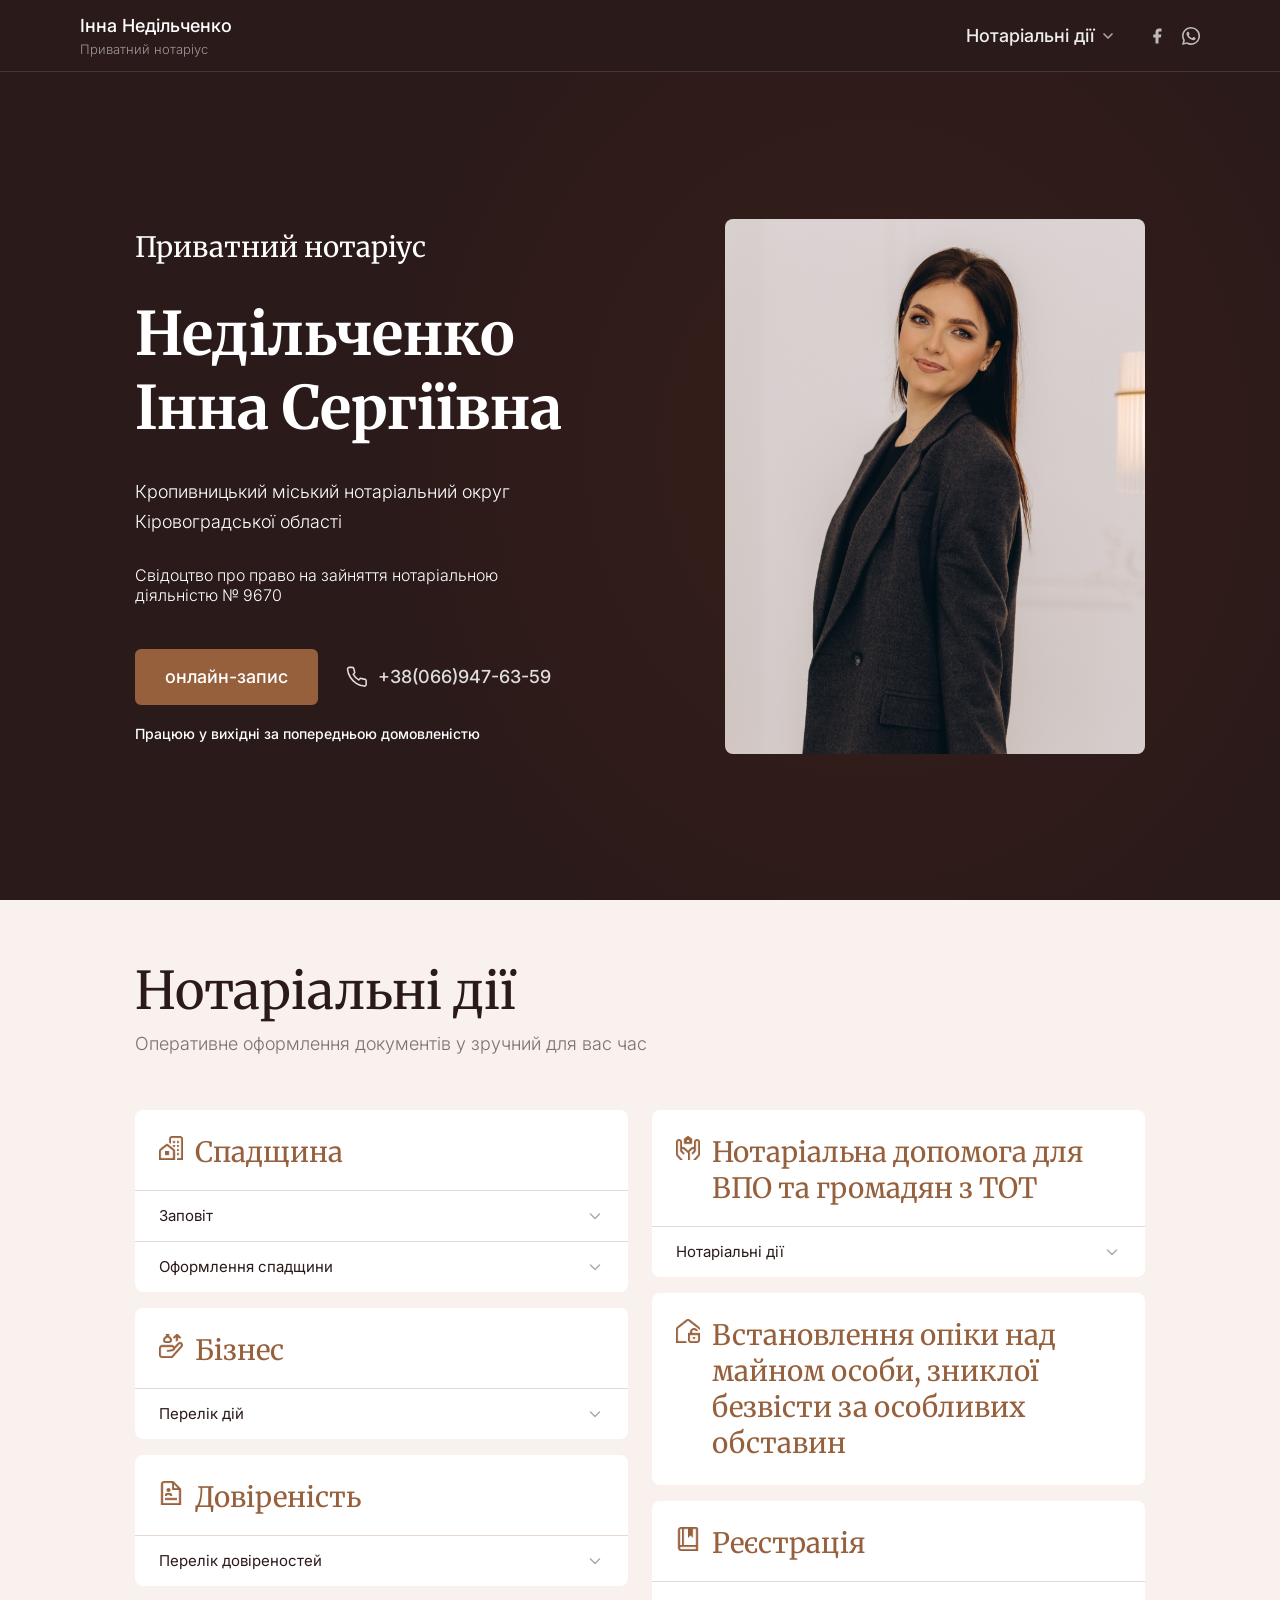
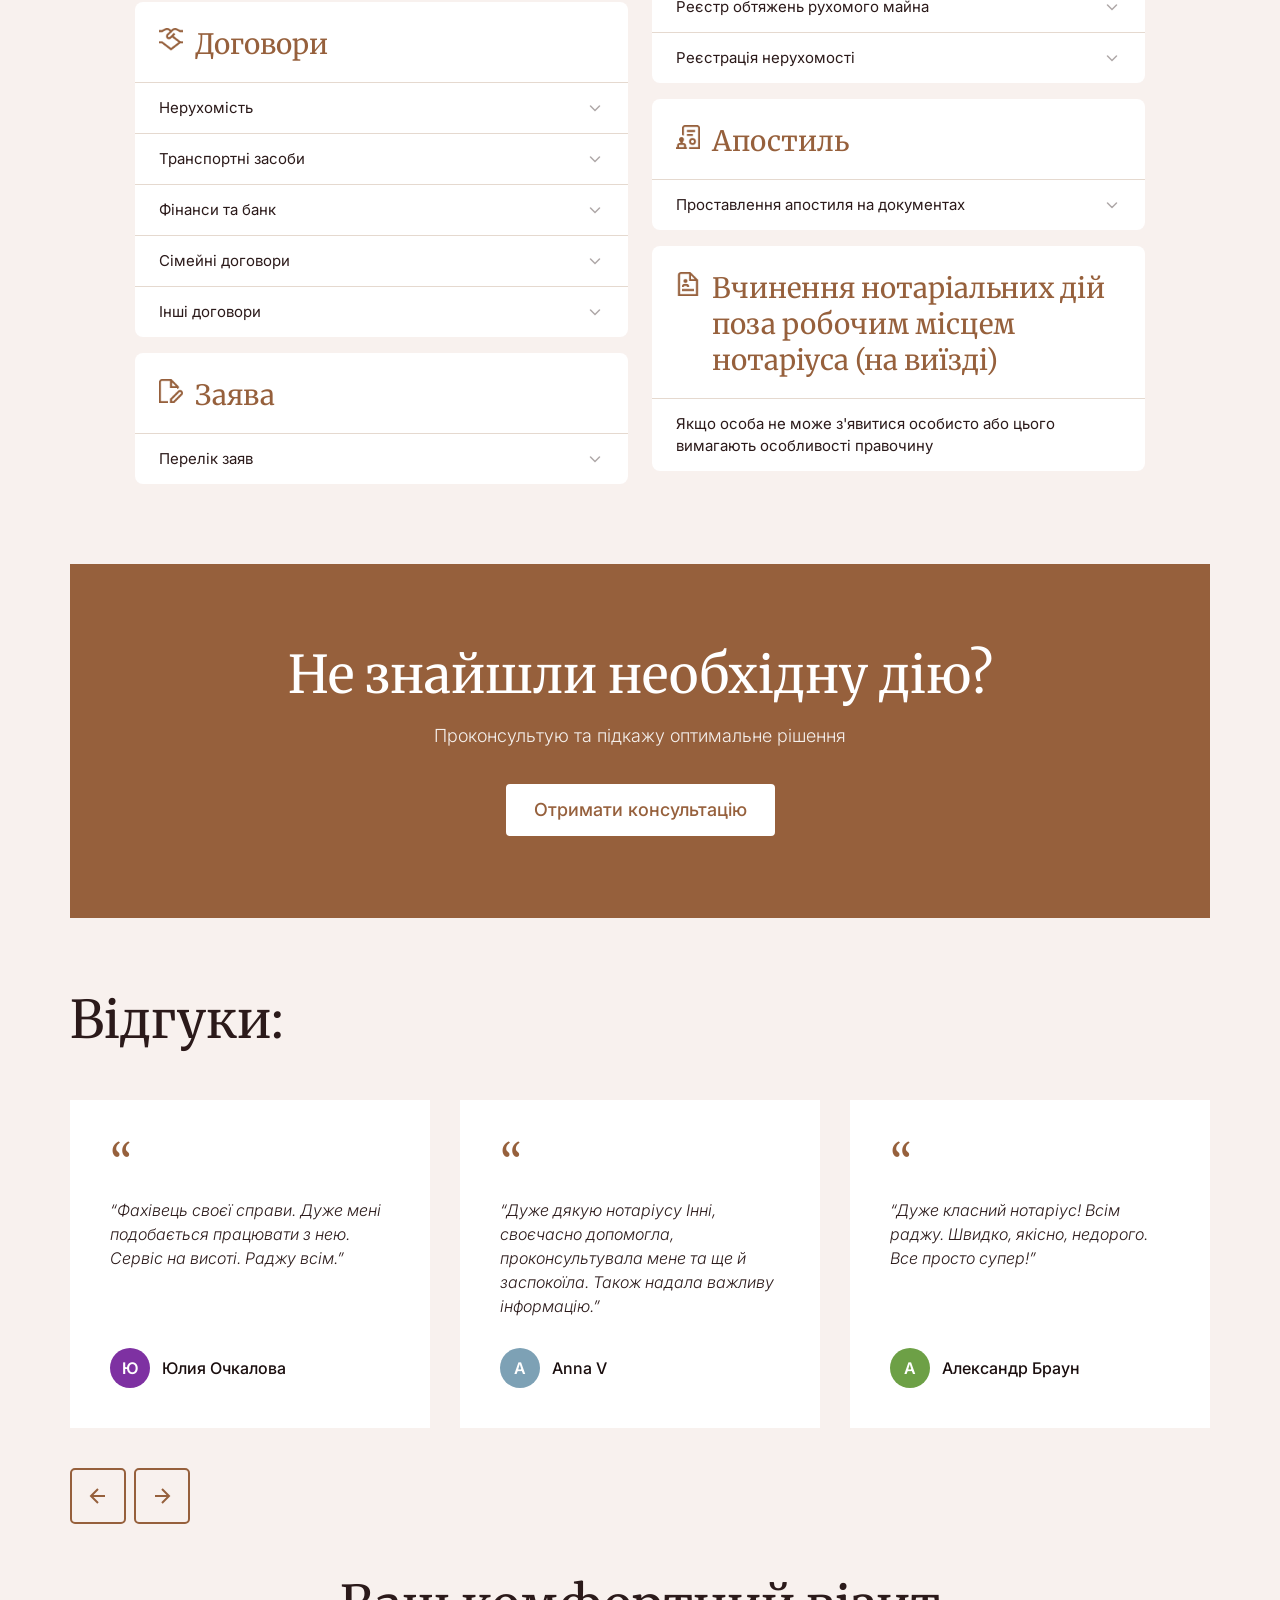
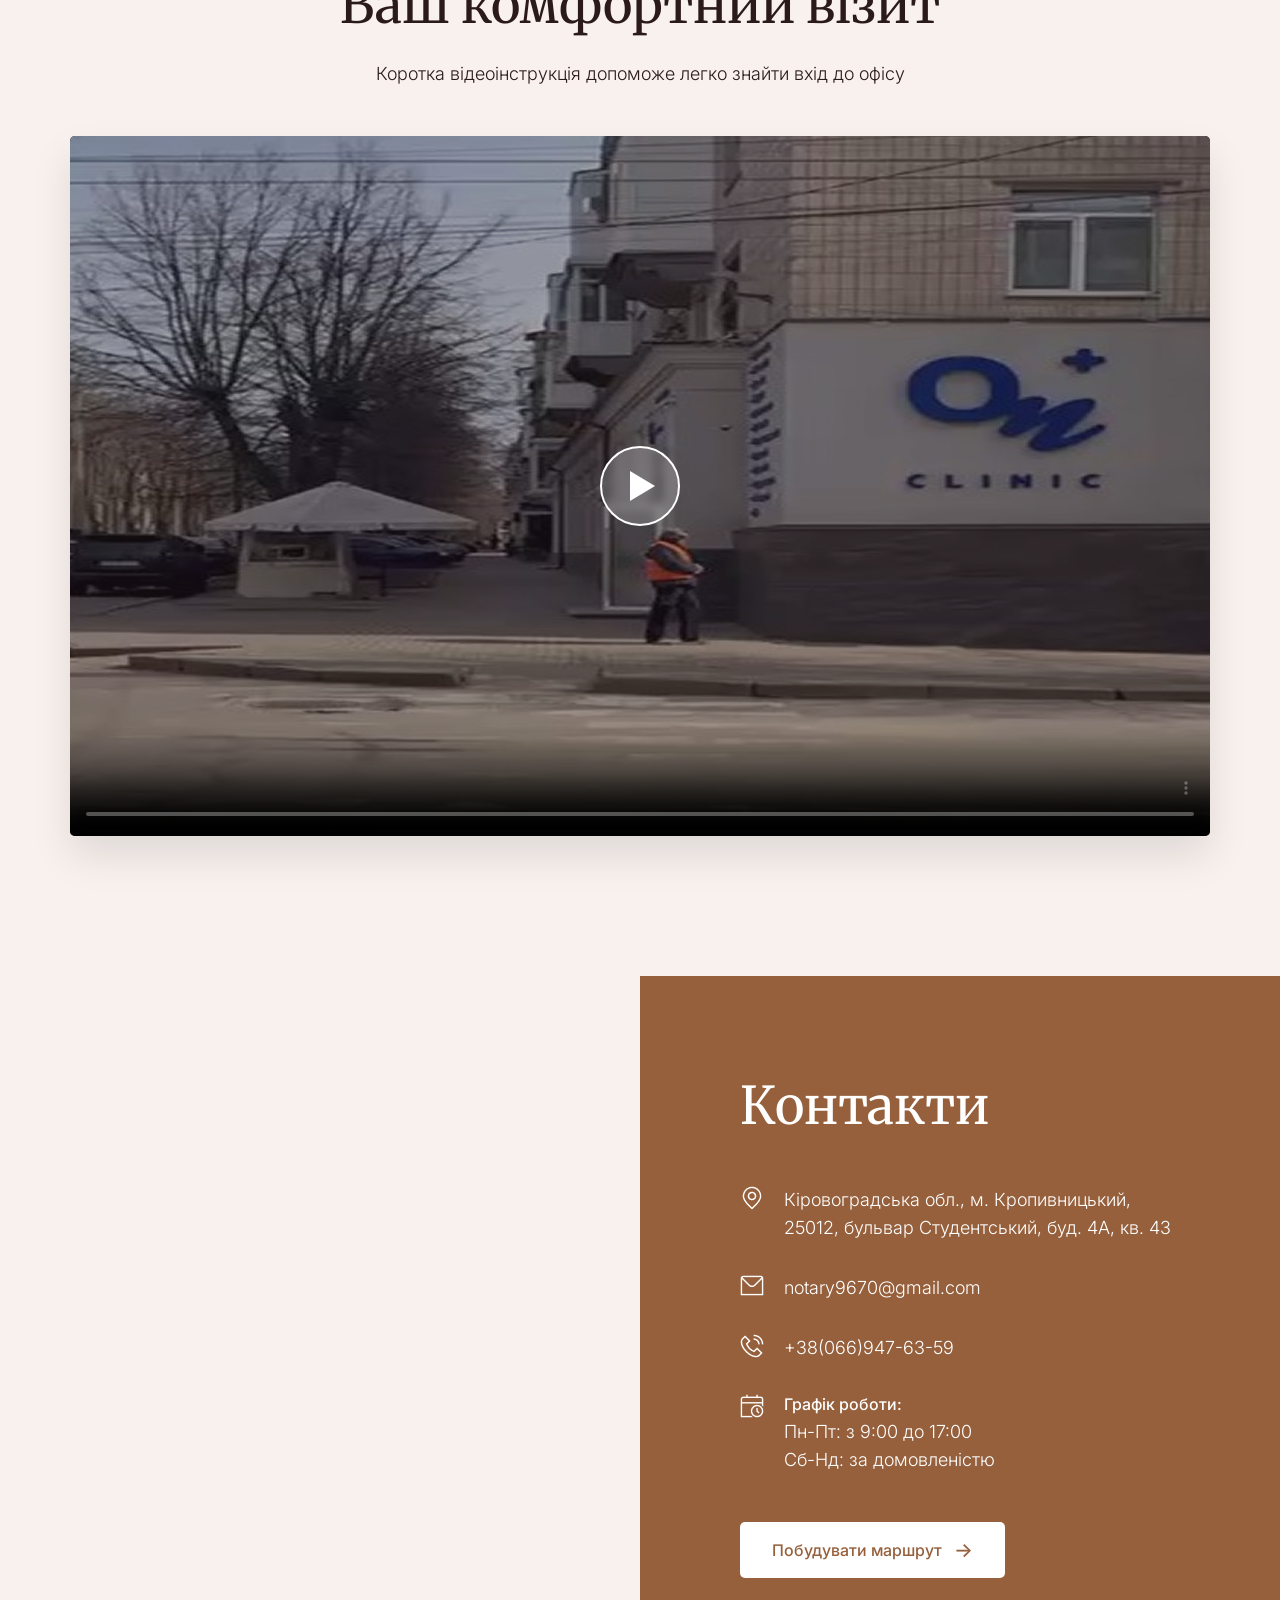
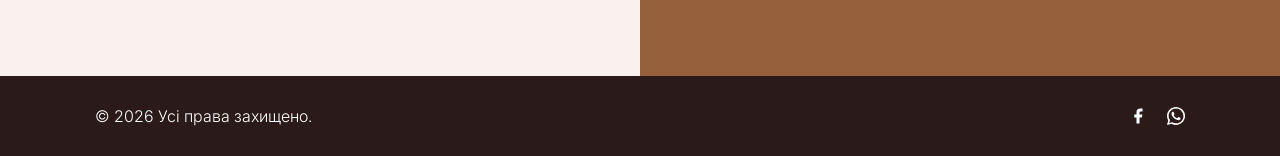
==== commit 4a4d5a8a: "fix" ====
--- a/index.html
+++ b/index.html
@@ -3,7 +3,7 @@
 <head>
     <meta charset="UTF-8">
     <meta name="viewport" content="width=device-width, initial-scale=1.0">
-    <title>Недільченко І. С. — Приватний нотаріус</title>
+    <title><title>Недільченко І. С. — Приватний нотаріус</title>
     <meta name="description" content="Приватний нотаріус у Кропивницькому. Оформлення договорів, спадщини, довіреностей, заяв, завірення документів та допомога для ВПО. Швидко та надійно.">
     <meta name="keywords" content="нотаріус Кропивницький, спадщина, договори, заяви, реєстрація бізнесу, ВПО допомога, оформлення спадщини Кропивницький, договір купівлі продажу нотаріус Кропивницький, завірення документів Кропивницький, довіреність нотаріус Кропивницький, заповіт нотаріус Кропивницький, згода на виїзд дитини Кропивницький, нотаріус поруч Кропивницький, нотаріус центр Кропивницький">
     <link rel="icon" href="img/favicon.png" type="image/png">
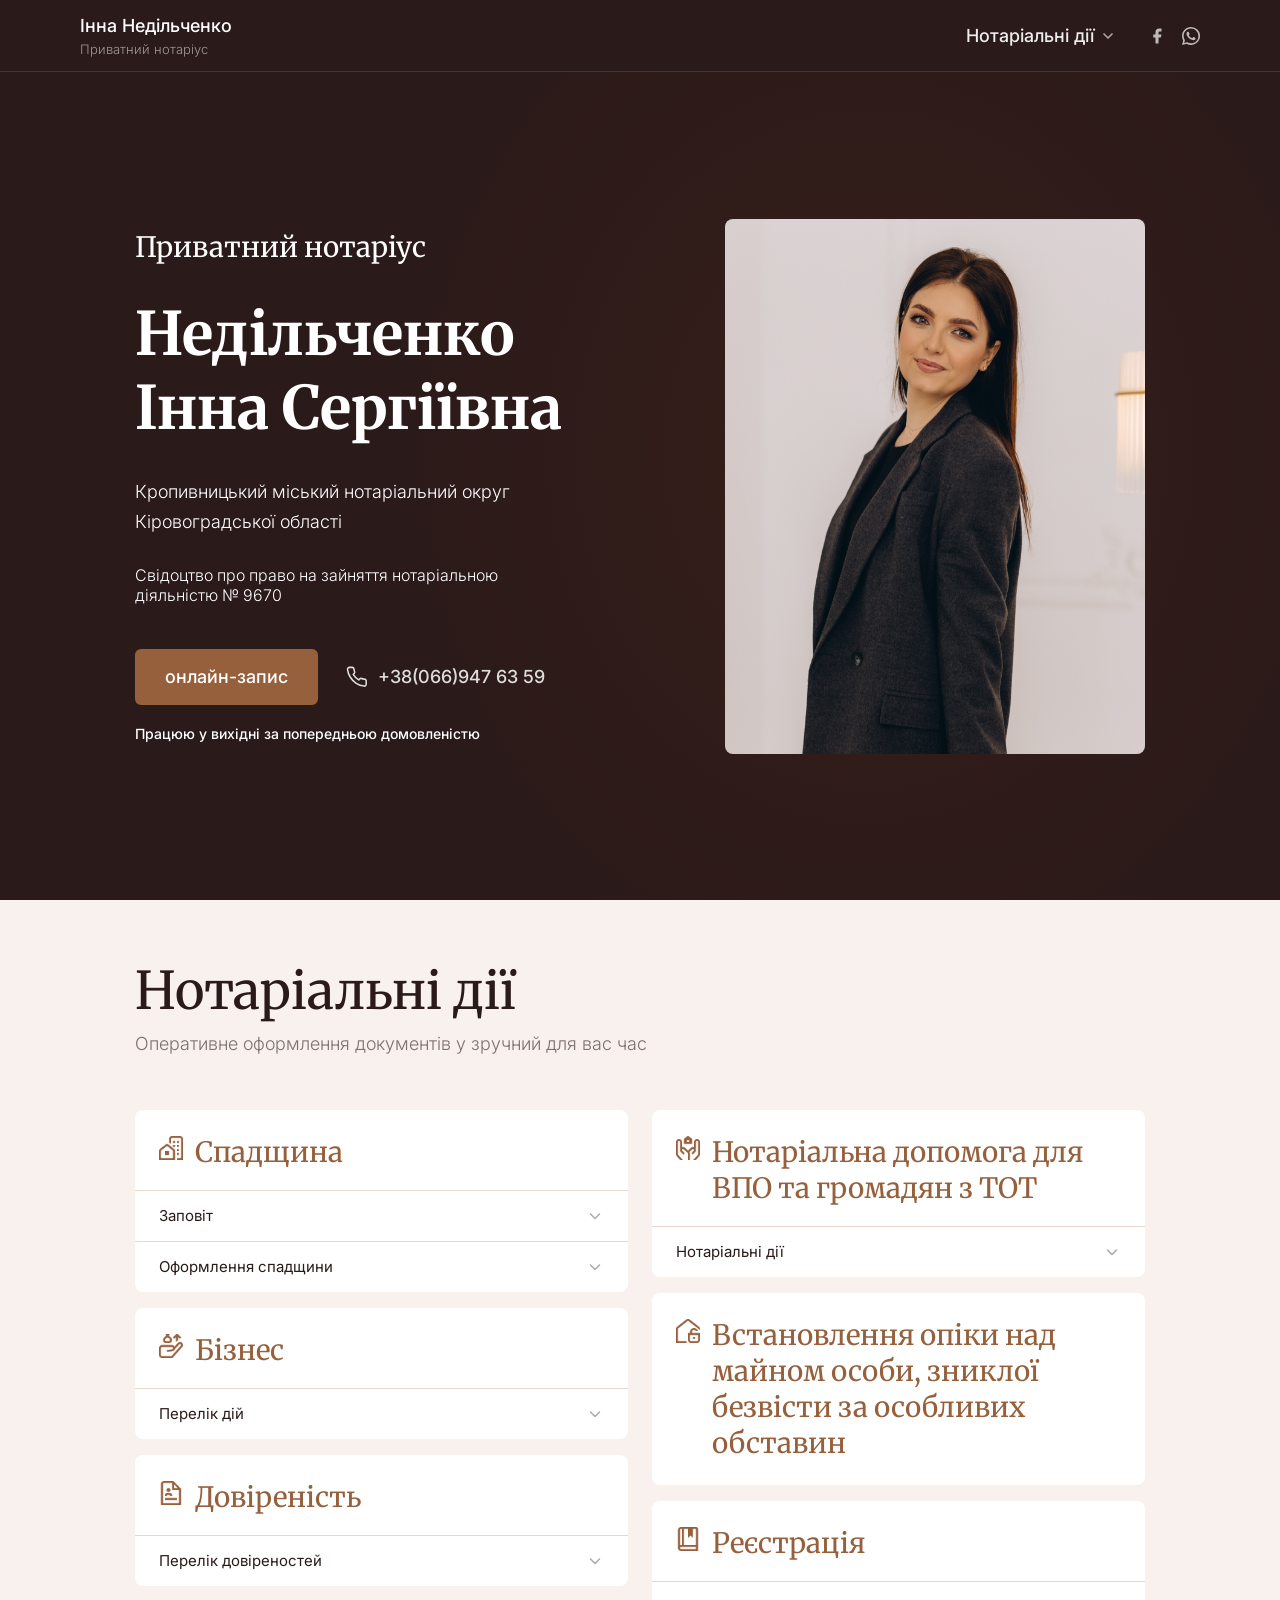
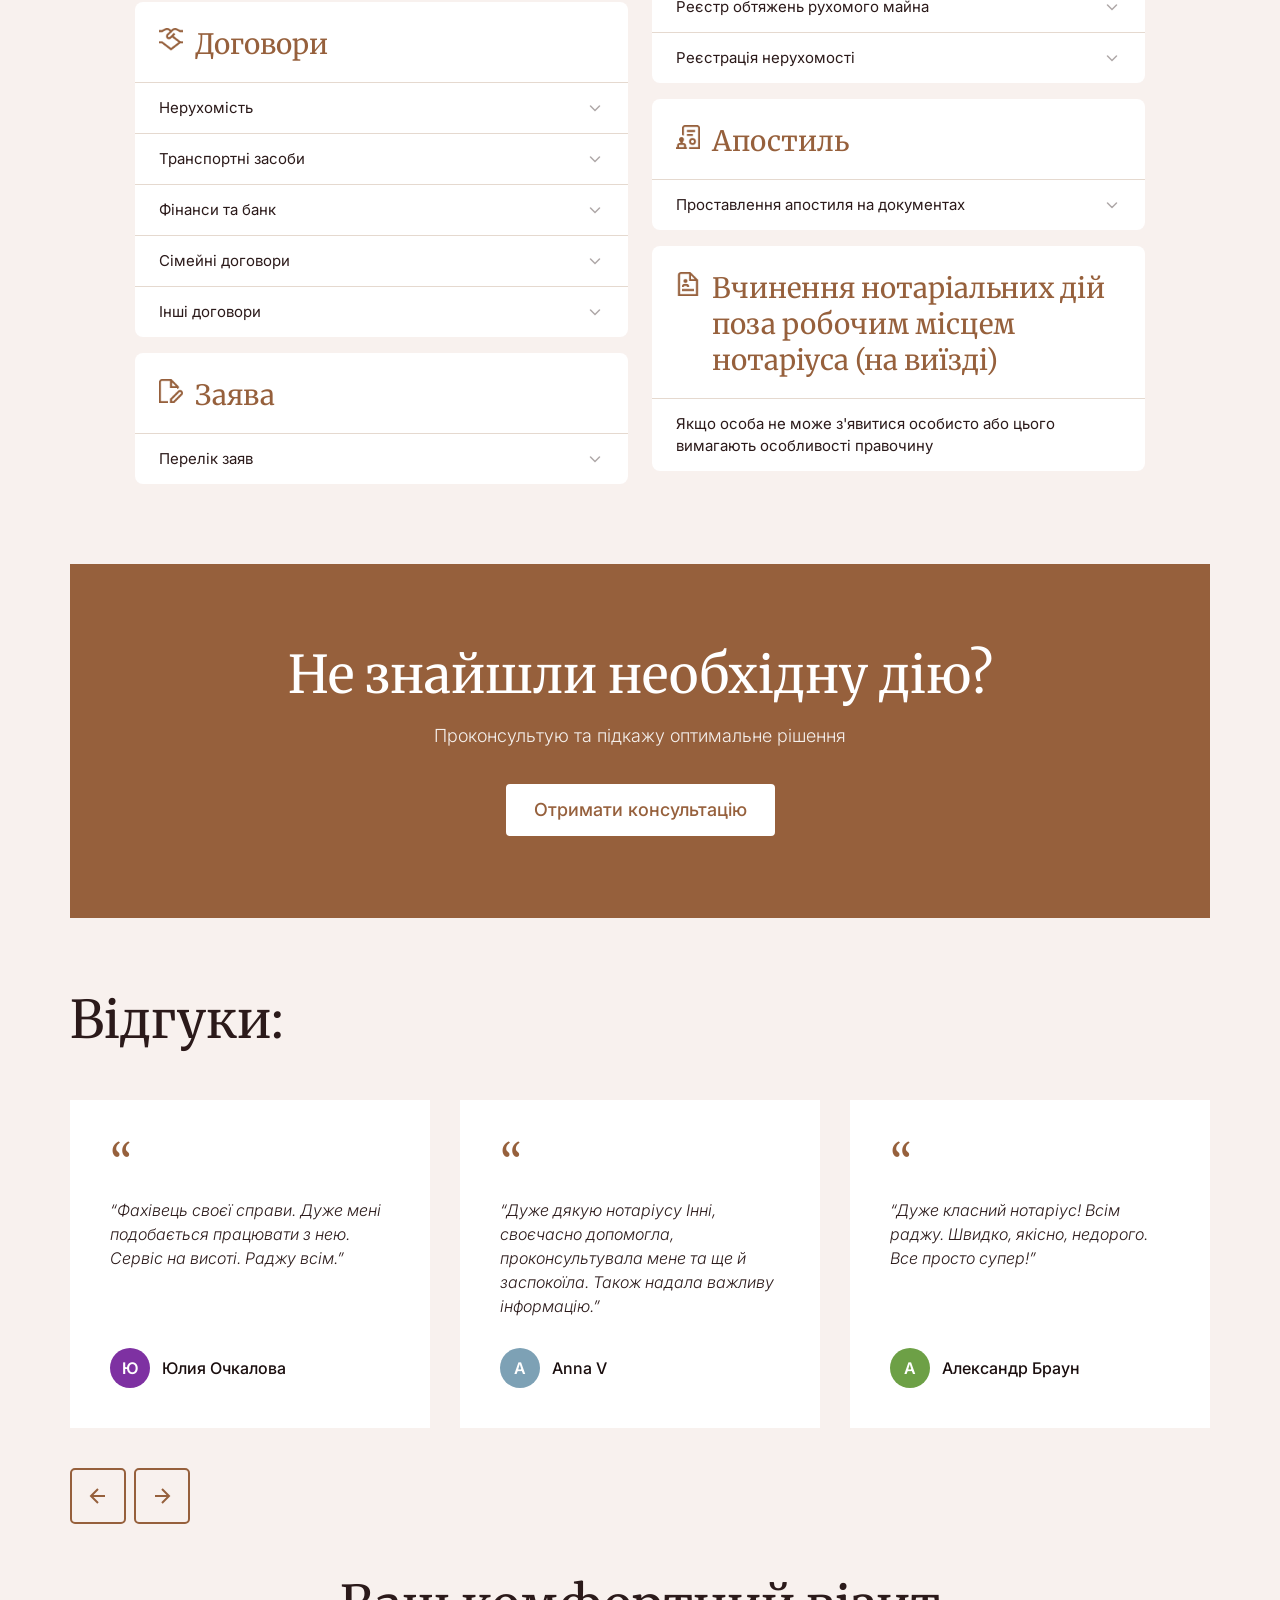
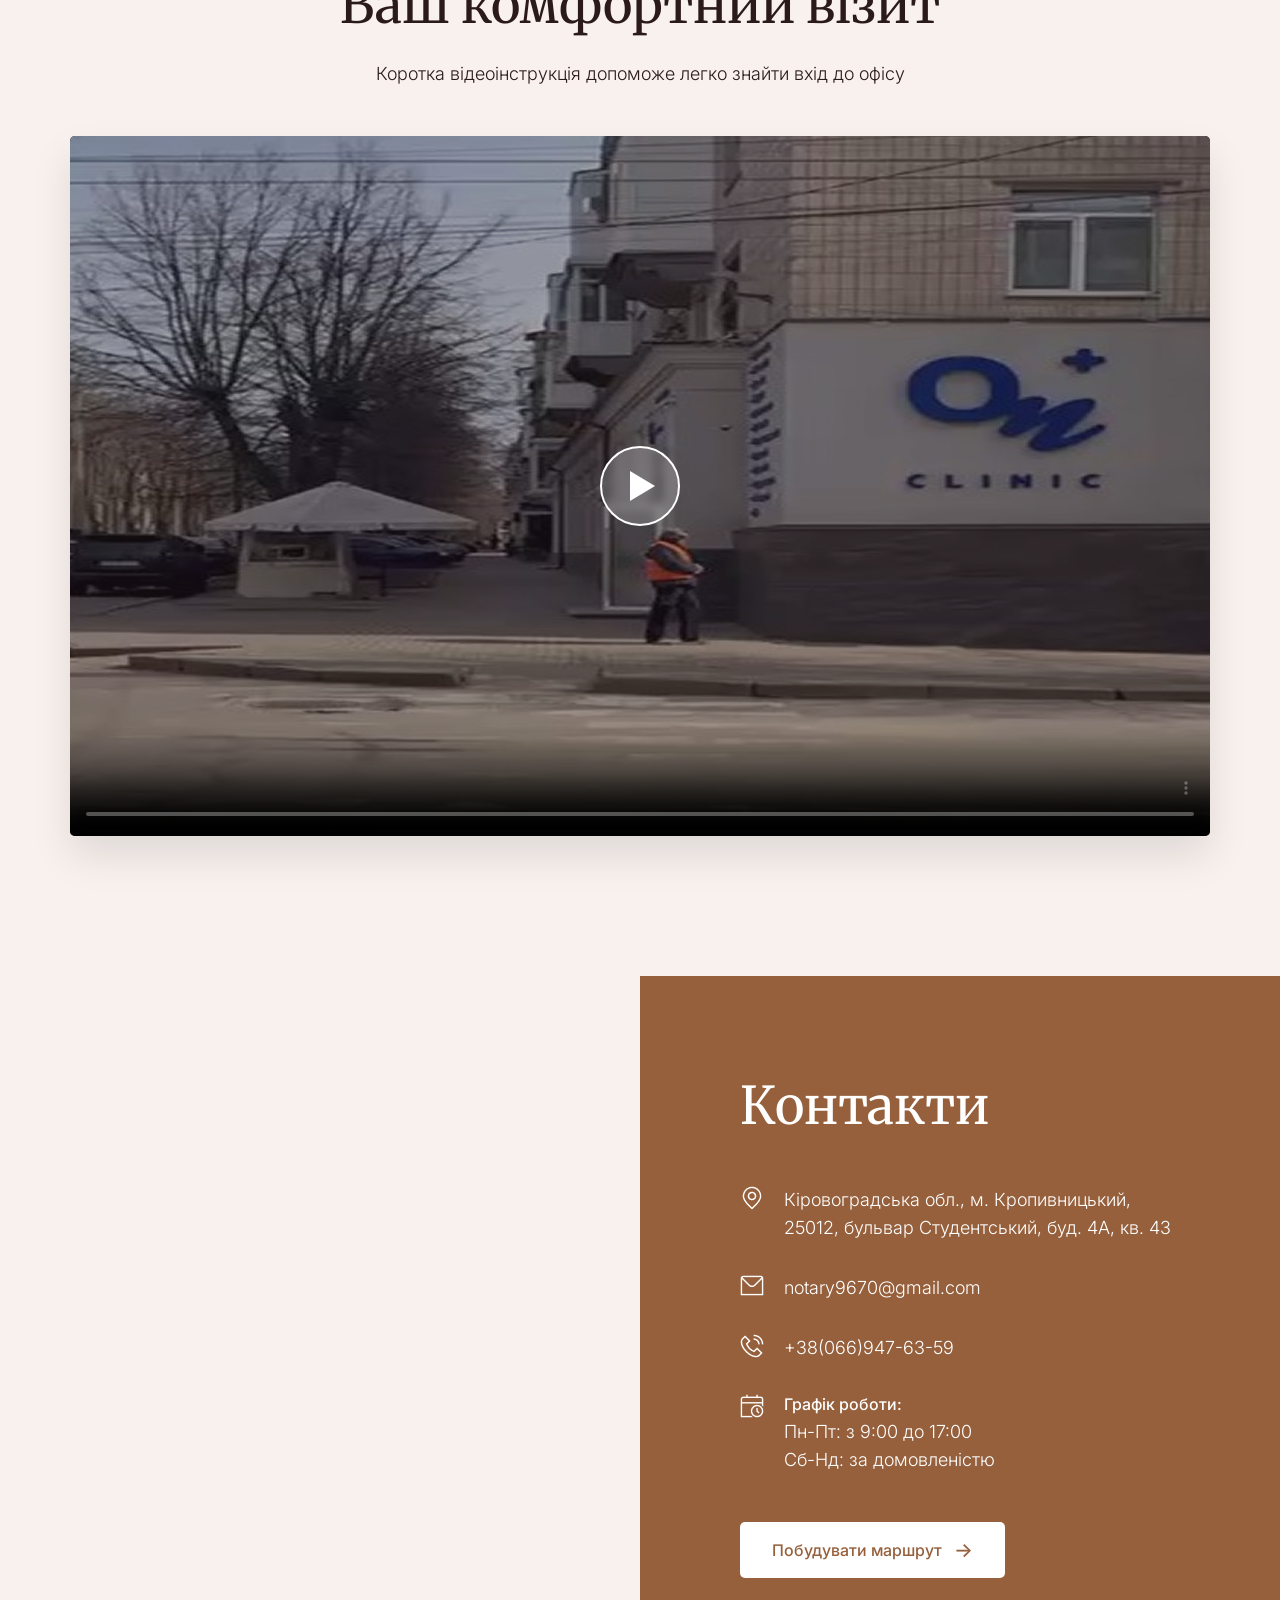
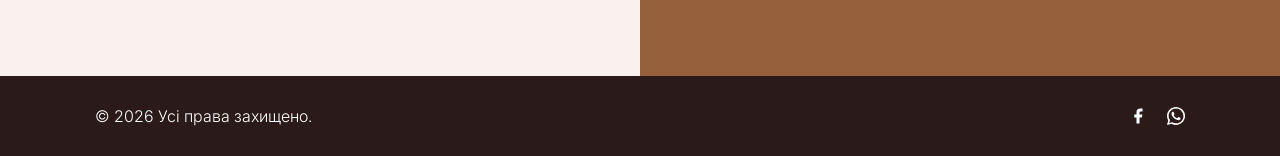
==== commit 022b971e: "fix" ====
--- a/index.html
+++ b/index.html
@@ -108,7 +108,7 @@
                     <svg width="22" height="22" viewBox="0 0 24 24" fill="none" stroke="currentColor" stroke-width="1.7" stroke-linecap="round" stroke-linejoin="round">
                         <path d="M22 16.92v3a2 2 0 0 1-2.18 2 19.79 19.79 0 0 1-8.63-3.07A19.5 19.5 0 0 1 4.73 12.3a19.79 19.79 0 0 1-3.07-8.67A2 2 0 0 1 3.64 1.5h3a2 2 0 0 1 2 1.72 12.84 12.84 0 0 0 .7 2.81 2 2 0 0 1-.45 2.11L7.91 9.1a16 16 0 0 0 6 6l.98-.98a2 2 0 0 1 2.11-.45 12.84 12.84 0 0 0 2.81.7A2 2 0 0 1 22 16.92z"/>
                     </svg>
-                    +38(066)947-63-59
+                    +38(066)947 63 59
                 </a>
             </div>
             <p class="hero__cert-3">Працюю у вихідні за попередньою домовленістю</p>
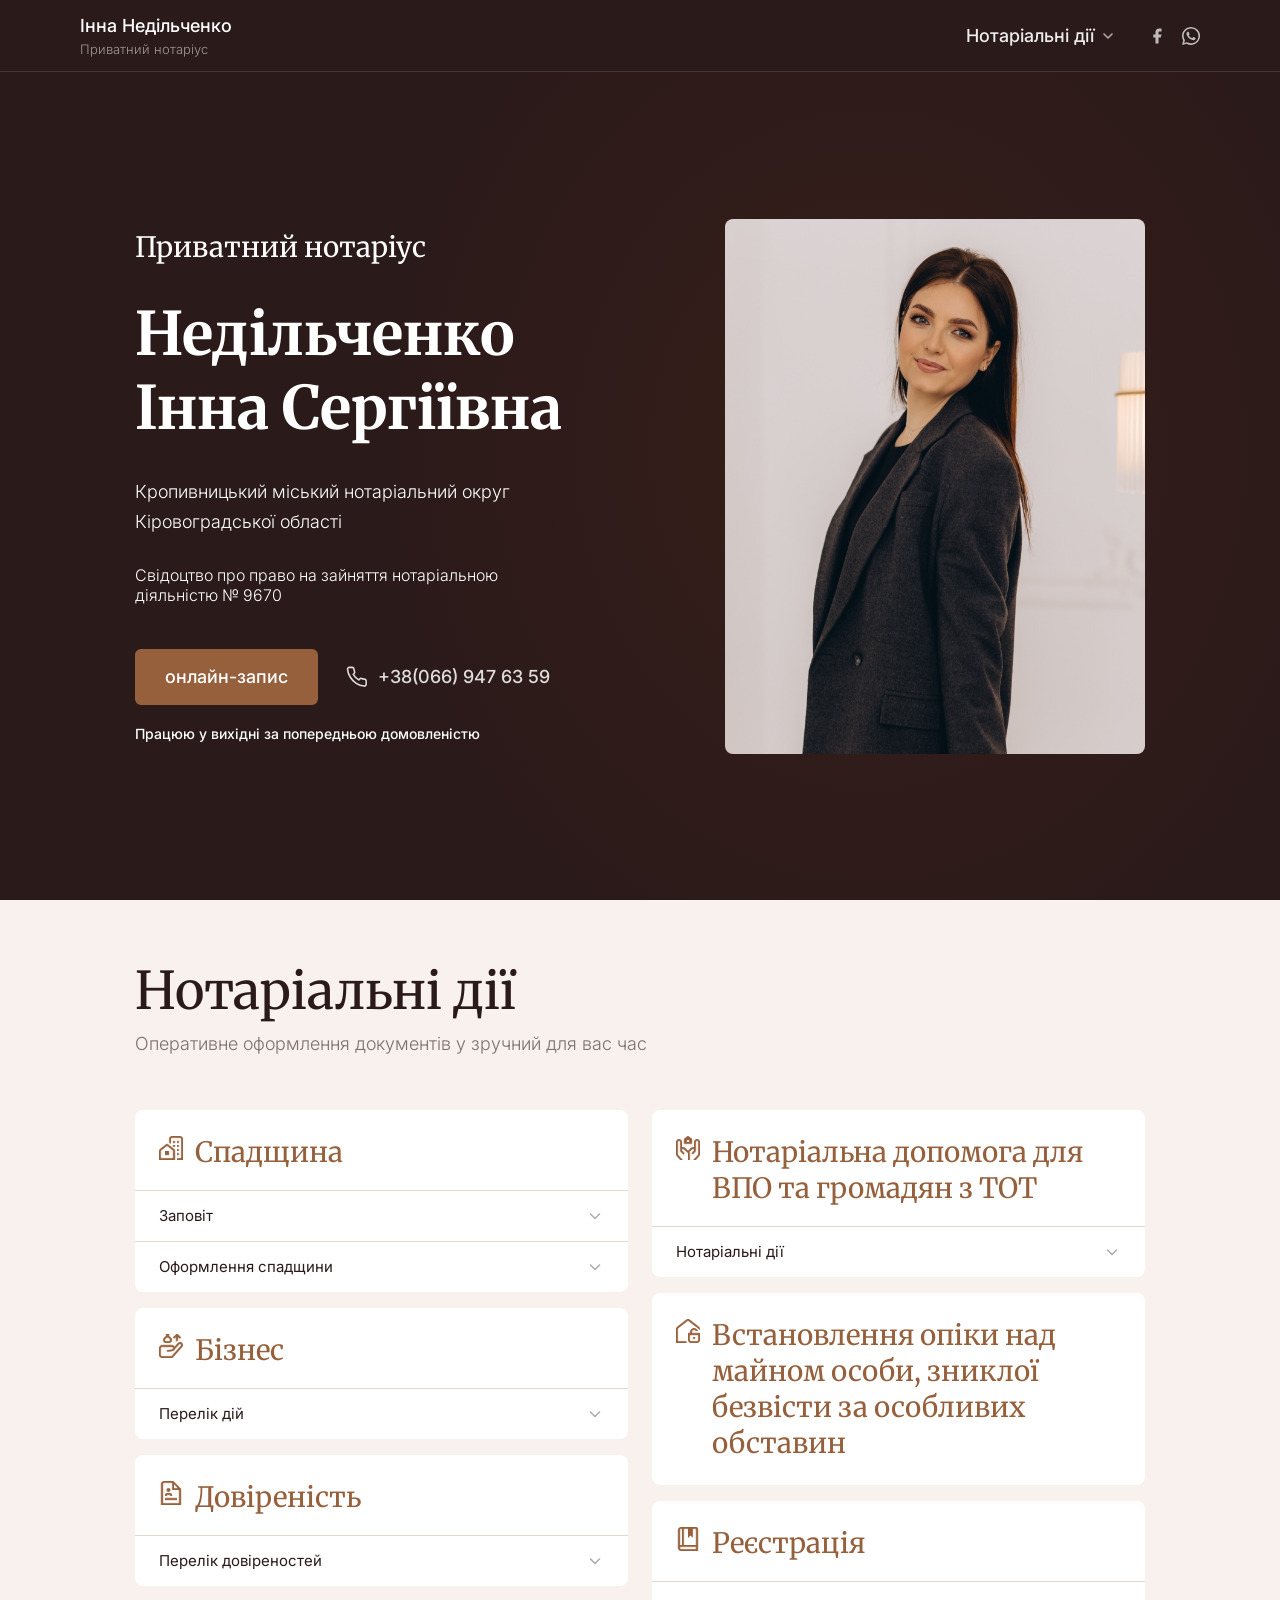
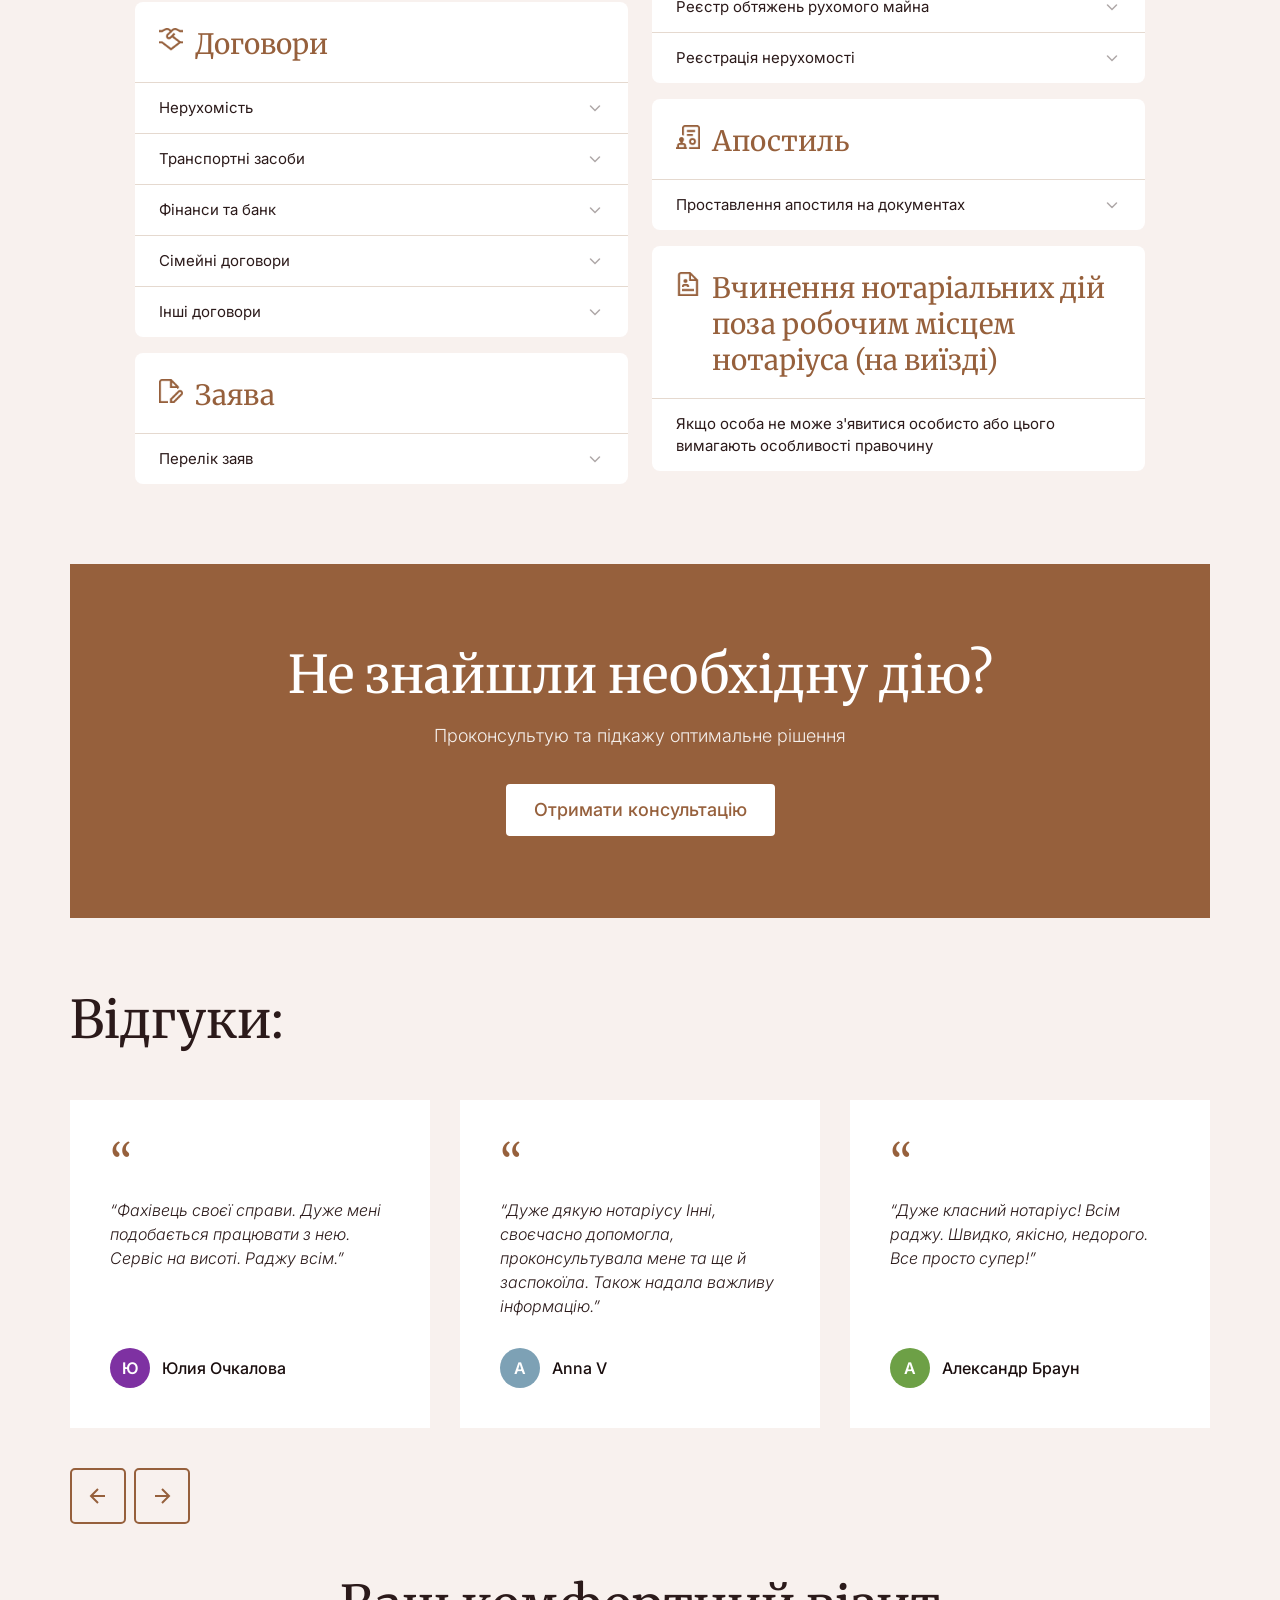
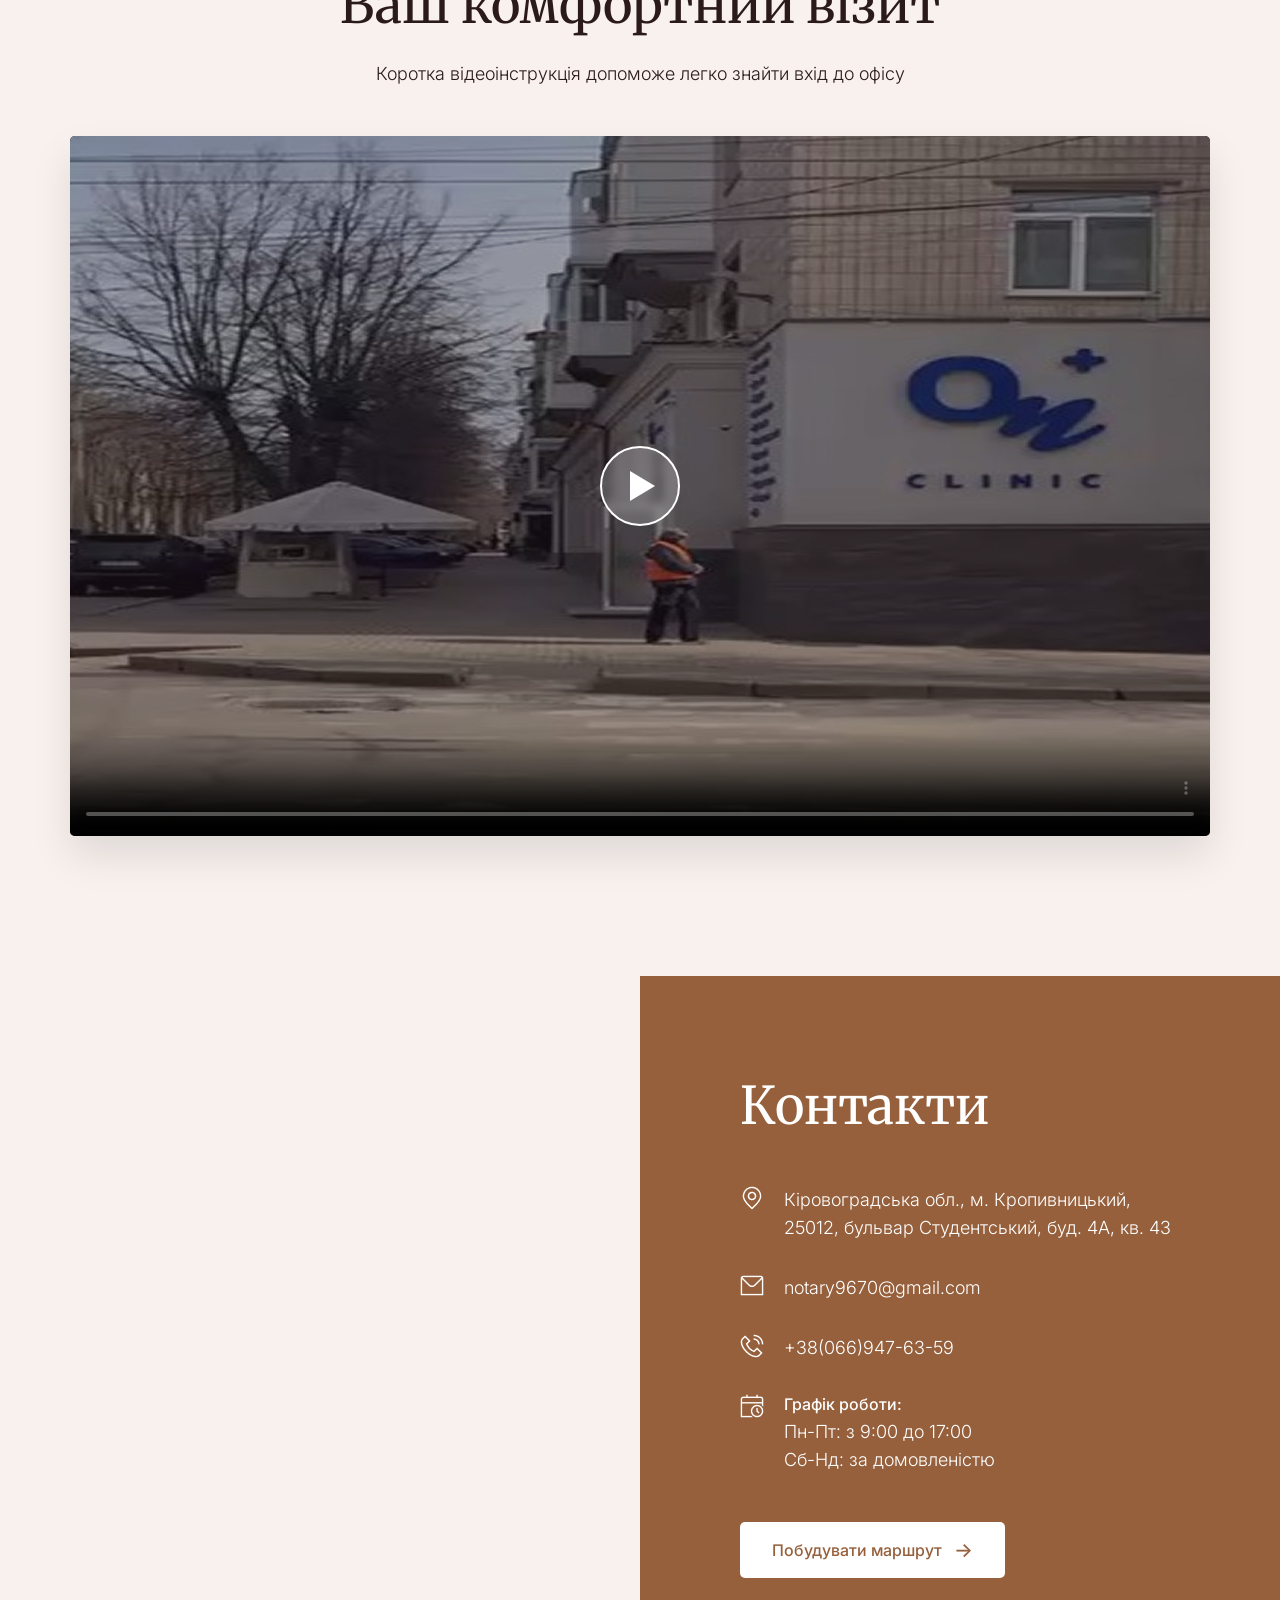
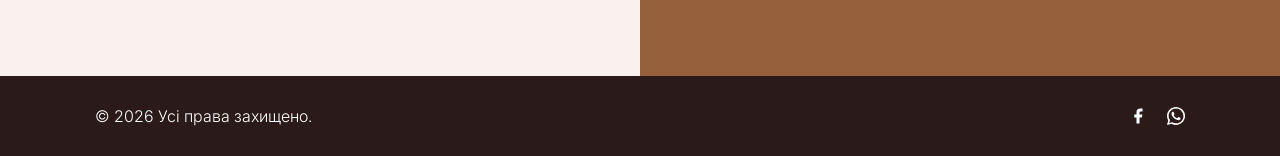
==== commit 20731720: "fix" ====
--- a/index.html
+++ b/index.html
@@ -108,7 +108,7 @@
                     <svg width="22" height="22" viewBox="0 0 24 24" fill="none" stroke="currentColor" stroke-width="1.7" stroke-linecap="round" stroke-linejoin="round">
                         <path d="M22 16.92v3a2 2 0 0 1-2.18 2 19.79 19.79 0 0 1-8.63-3.07A19.5 19.5 0 0 1 4.73 12.3a19.79 19.79 0 0 1-3.07-8.67A2 2 0 0 1 3.64 1.5h3a2 2 0 0 1 2 1.72 12.84 12.84 0 0 0 .7 2.81 2 2 0 0 1-.45 2.11L7.91 9.1a16 16 0 0 0 6 6l.98-.98a2 2 0 0 1 2.11-.45 12.84 12.84 0 0 0 2.81.7A2 2 0 0 1 22 16.92z"/>
                     </svg>
-                    +38(066)947 63 59
+                    +38(066) 947 63 59
                 </a>
             </div>
             <p class="hero__cert-3">Працюю у вихідні за попередньою домовленістю</p>
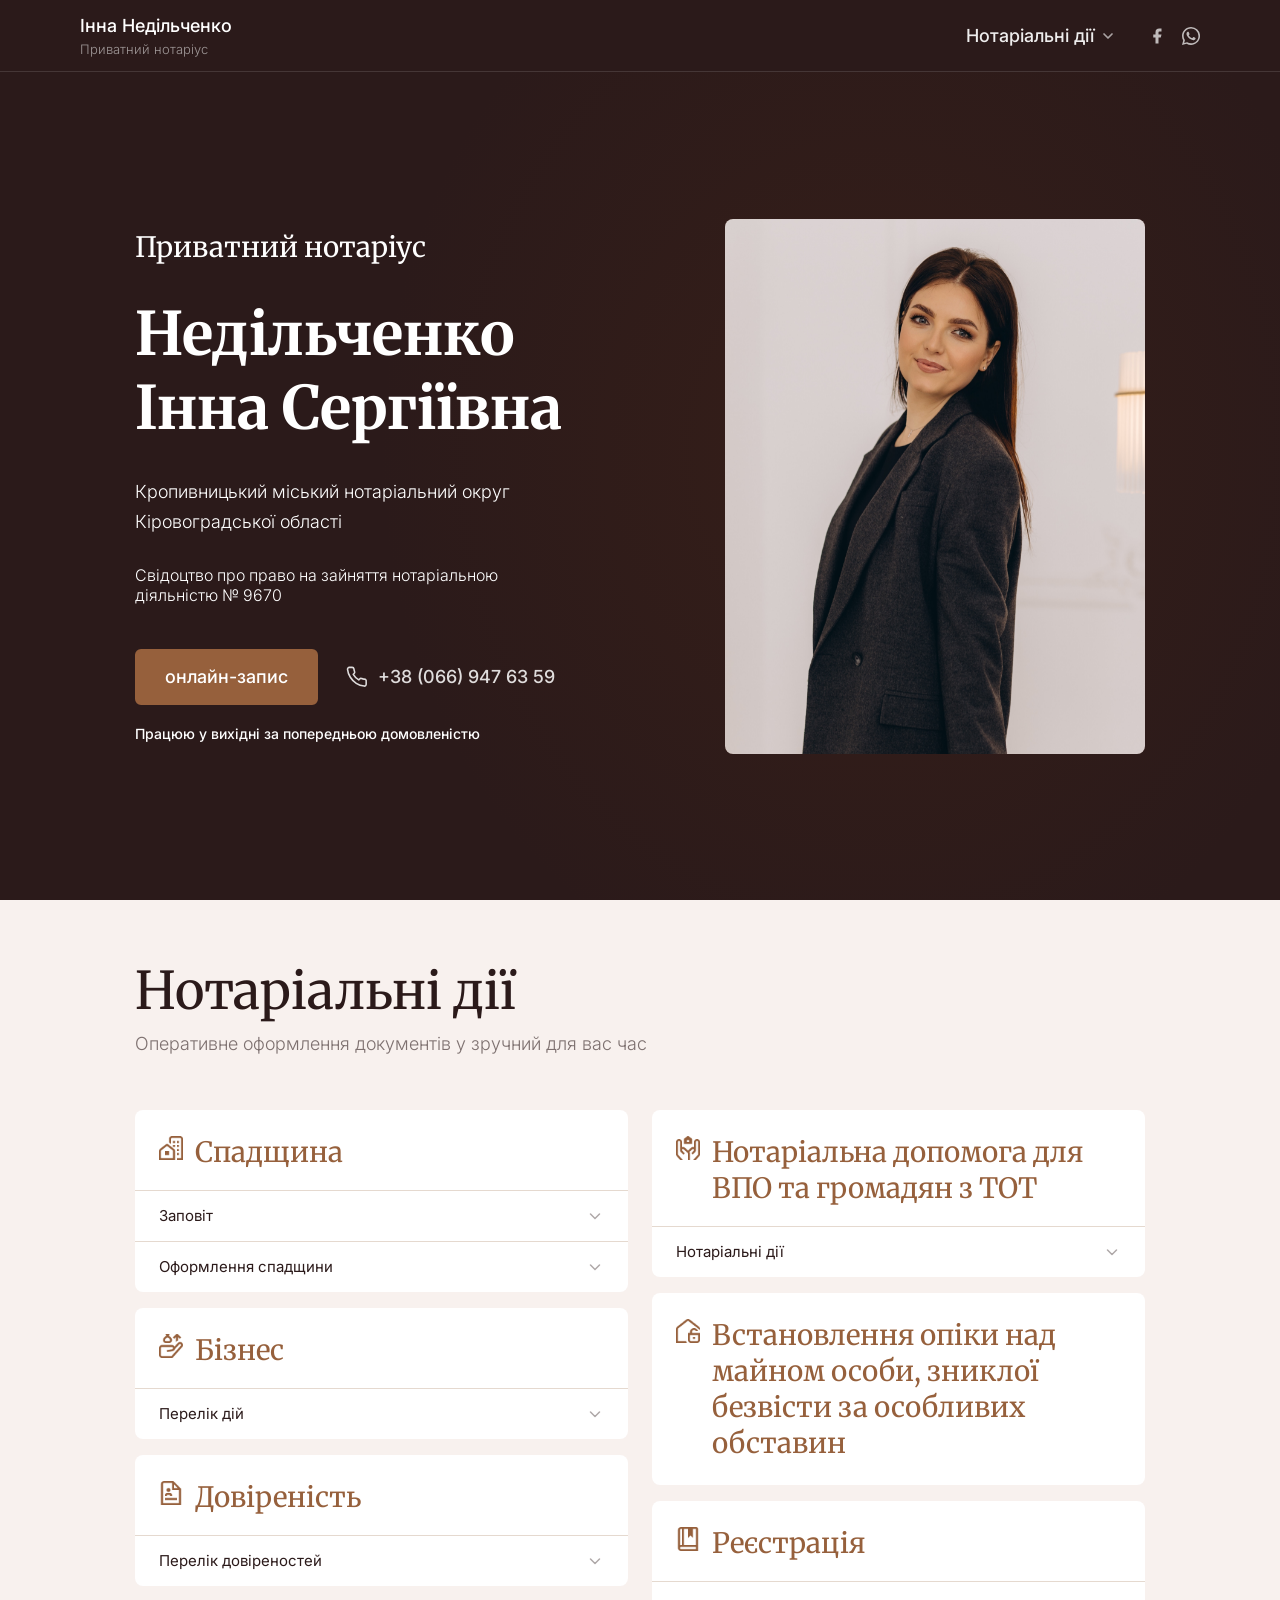
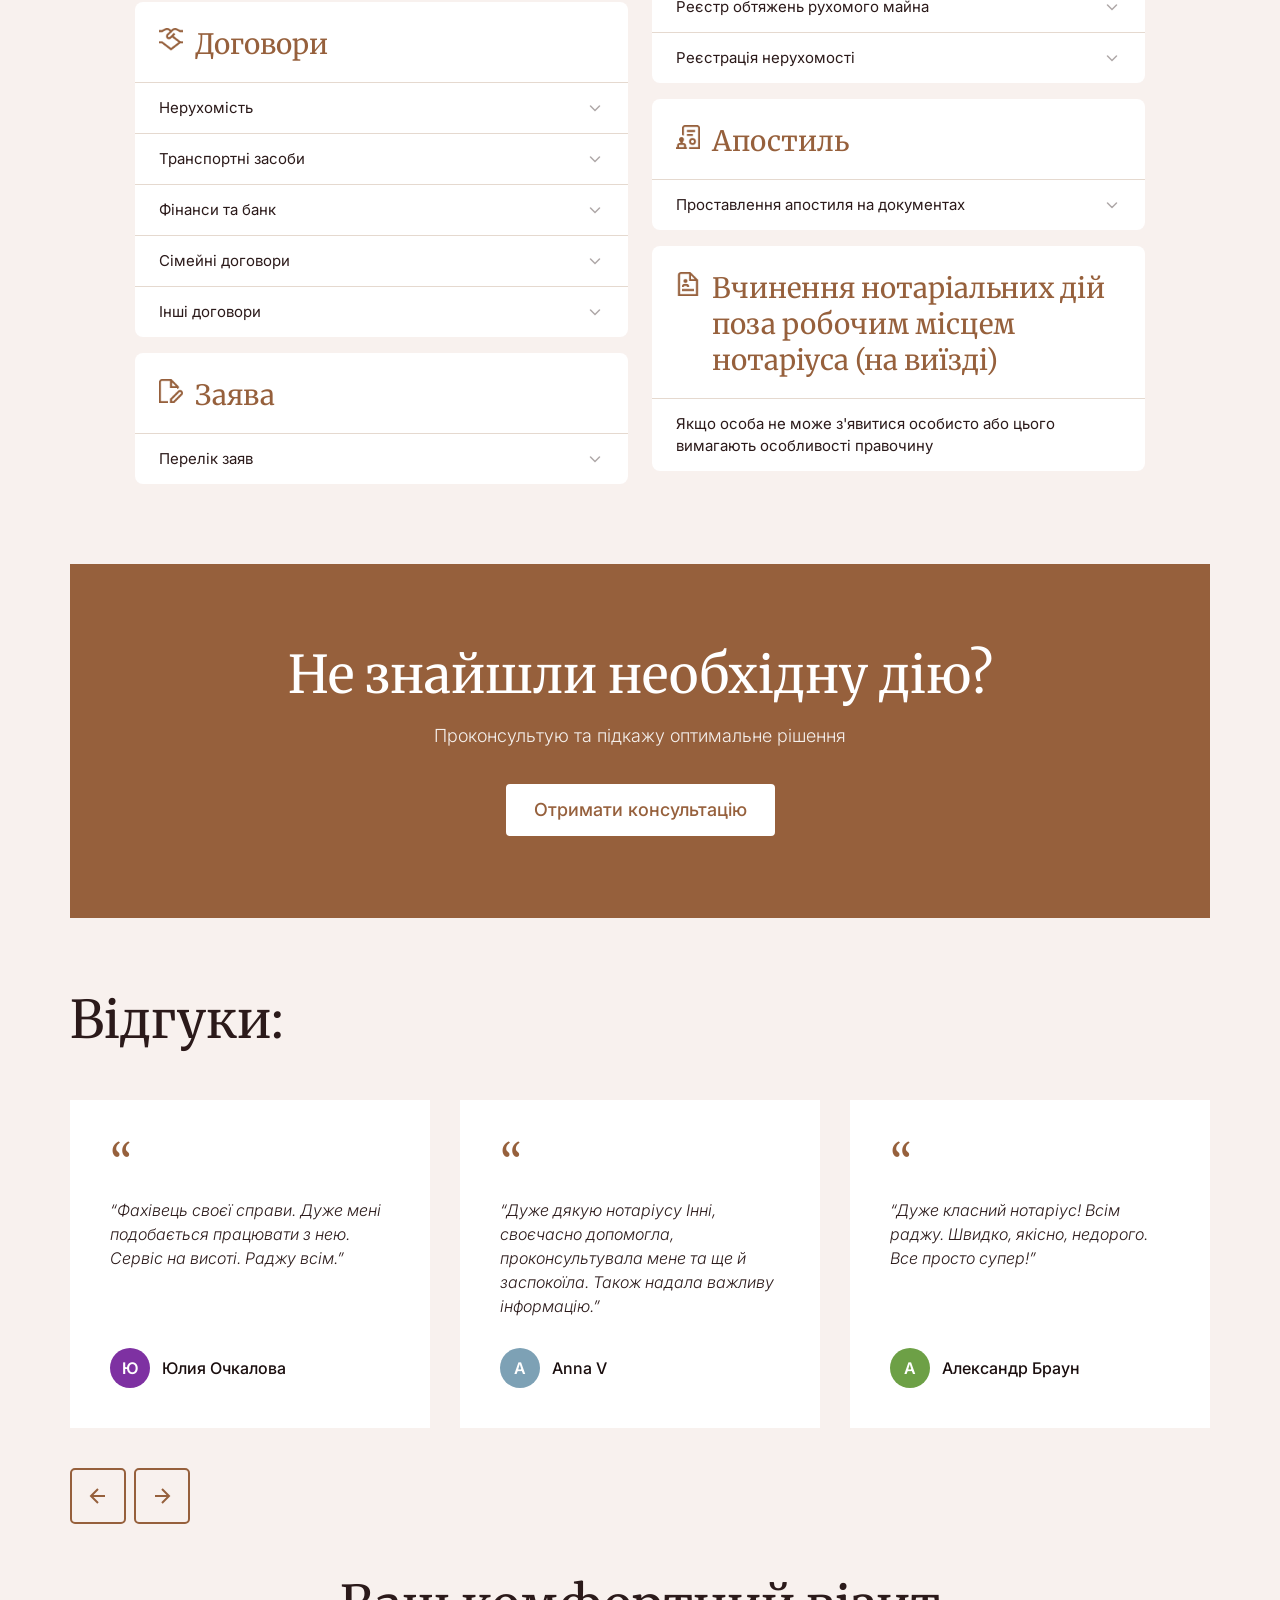
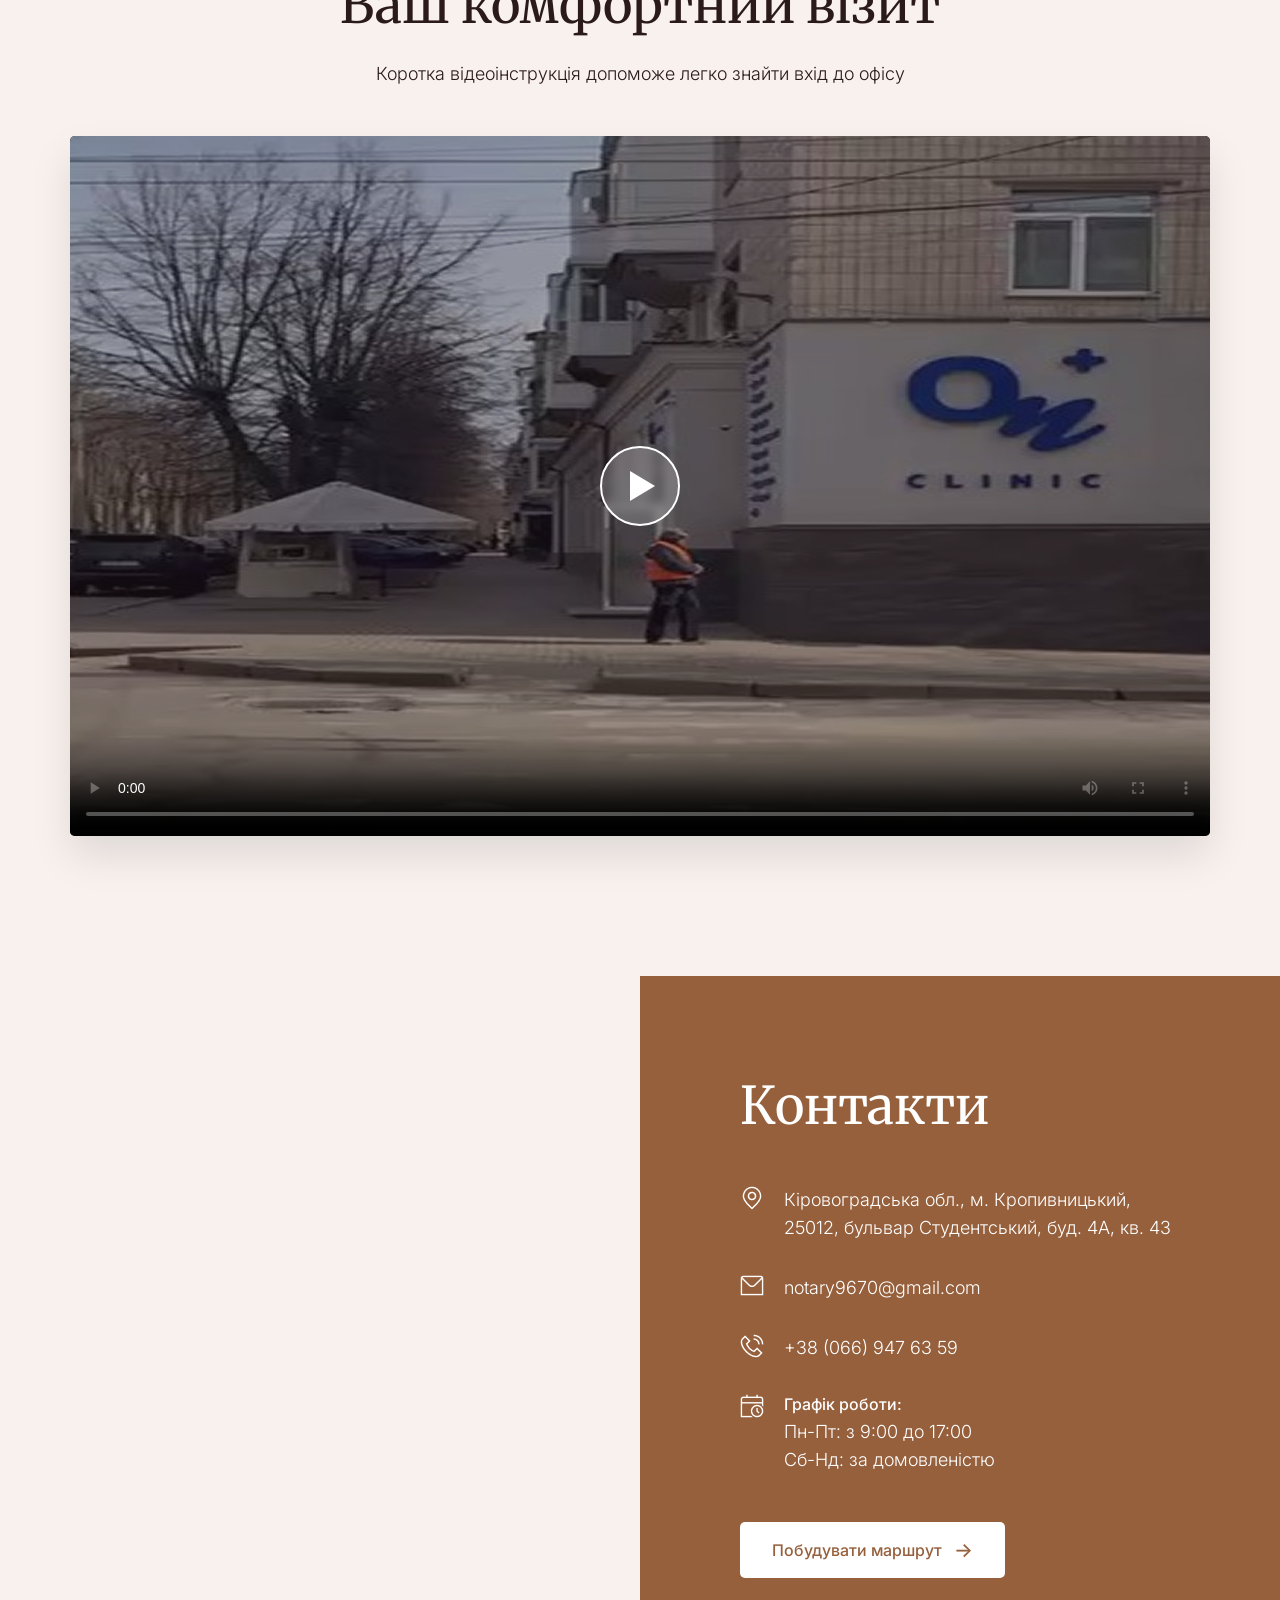
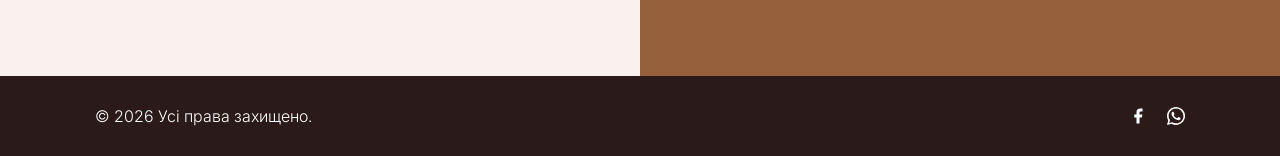
==== commit 92f2bf1e: "fix" ====
--- a/index.html
+++ b/index.html
@@ -3,22 +3,22 @@
 <head>
     <meta charset="UTF-8">
     <meta name="viewport" content="width=device-width, initial-scale=1.0">
-    <title><title>Недільченко І. С. — Приватний нотаріус</title>
+    <title>Недільченко І.С. — Приватний нотаріус</title>
     <meta name="description" content="Приватний нотаріус у Кропивницькому. Оформлення договорів, спадщини, довіреностей, заяв, завірення документів та допомога для ВПО. Швидко та надійно.">
     <meta name="keywords" content="нотаріус Кропивницький, спадщина, договори, заяви, реєстрація бізнесу, ВПО допомога, оформлення спадщини Кропивницький, договір купівлі продажу нотаріус Кропивницький, завірення документів Кропивницький, довіреність нотаріус Кропивницький, заповіт нотаріус Кропивницький, згода на виїзд дитини Кропивницький, нотаріус поруч Кропивницький, нотаріус центр Кропивницький">
     <link rel="icon" href="img/favicon.png" type="image/png">
 
     <meta property="og:type" content="website">
     <meta property="og:url" content="https://notary-nedilchenko.com.ua/">
-    <meta property="og:title" content="Недільченко І. С. — Приватний нотаріус">
-    <meta property="og:description" content="Професійні нотаріальні послуги у Кропивницькому: спадщина, договори, довіреності. Запис за телефоном.">
+    <meta property="og:title" content="Недільченко І.С. — Приватний нотаріус">
+    <meta property="og:description" content="Професійні нотаріальні дії у Кропивницькому: бізнес, спадщина, договори, довіреності. Запис за телефоном.">
 
     <meta property="og:image" content="https://notary-nedilchenko.com.ua/img/preview.JPG">
     <meta property="og:image:width" content="1200">
     <meta property="og:image:height" content="630">
 
     <meta name="twitter:card" content="summary_large_image">
-    <meta name="twitter:title" content="Недільченко І. С. — Приватний нотаріус">
+    <meta name="twitter:title" content="Недільченко І.С. — Приватний нотаріус">
     <meta name="twitter:image" content="https://notary-nedilchenko.com.ua/img/preview.JPG">
 
     <link rel="preconnect" href="https://fonts.googleapis.com">
@@ -108,7 +108,7 @@
                     <svg width="22" height="22" viewBox="0 0 24 24" fill="none" stroke="currentColor" stroke-width="1.7" stroke-linecap="round" stroke-linejoin="round">
                         <path d="M22 16.92v3a2 2 0 0 1-2.18 2 19.79 19.79 0 0 1-8.63-3.07A19.5 19.5 0 0 1 4.73 12.3a19.79 19.79 0 0 1-3.07-8.67A2 2 0 0 1 3.64 1.5h3a2 2 0 0 1 2 1.72 12.84 12.84 0 0 0 .7 2.81 2 2 0 0 1-.45 2.11L7.91 9.1a16 16 0 0 0 6 6l.98-.98a2 2 0 0 1 2.11-.45 12.84 12.84 0 0 0 2.81.7A2 2 0 0 1 22 16.92z"/>
                     </svg>
-                    +38(066) 947 63 59
+                    +38 (066) 947 63 59
                 </a>
             </div>
             <p class="hero__cert-3">Працюю у вихідні за попередньою домовленістю</p>
@@ -638,7 +638,7 @@
                     <div class="contacts__icon-box">
                         <img src="img/contacts__icon-3.png" alt="Телефон">
                     </div>
-                    <a href="tel:+380669476359" class="contacts__link">+38(066)947-63-59</a>
+                    <a href="tel:+380669476359" class="contacts__link">+38 (066) 947 63 59</a>
                 </li>
 
                 <li class="contacts__item">
